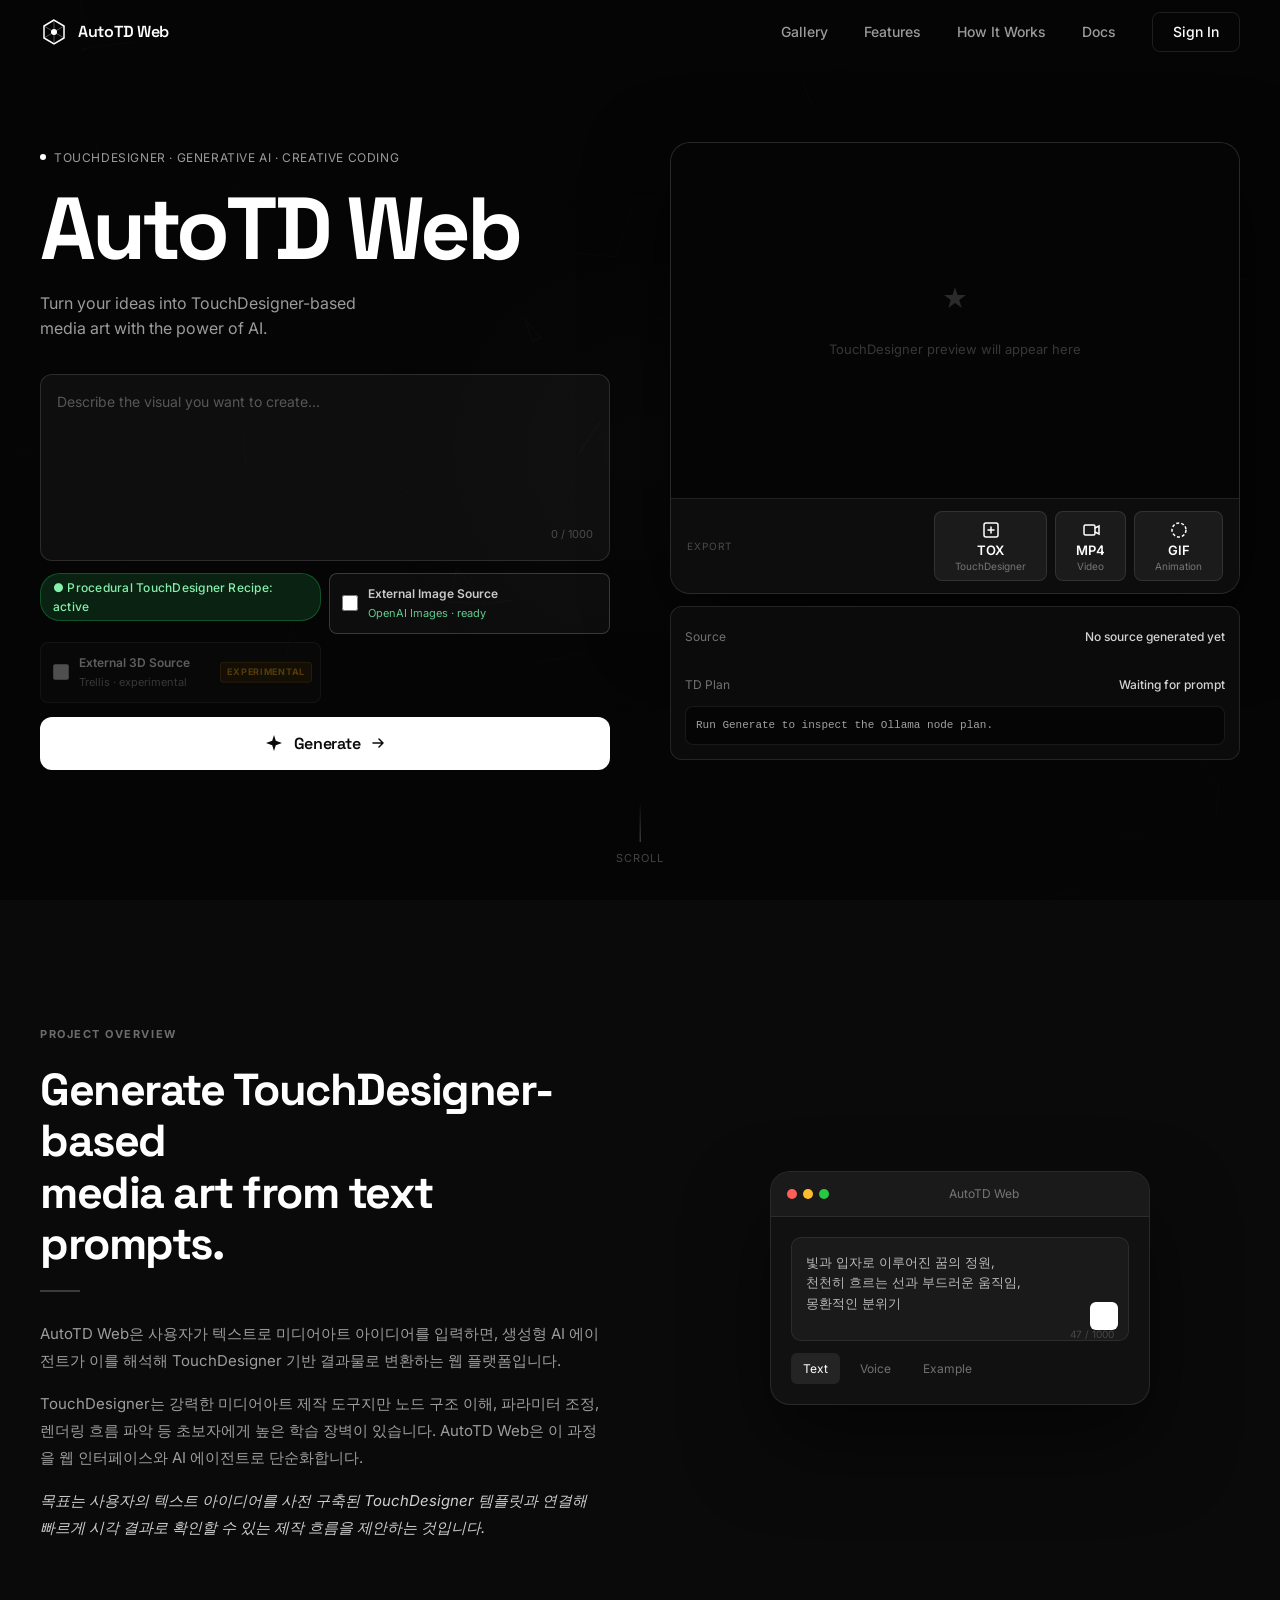
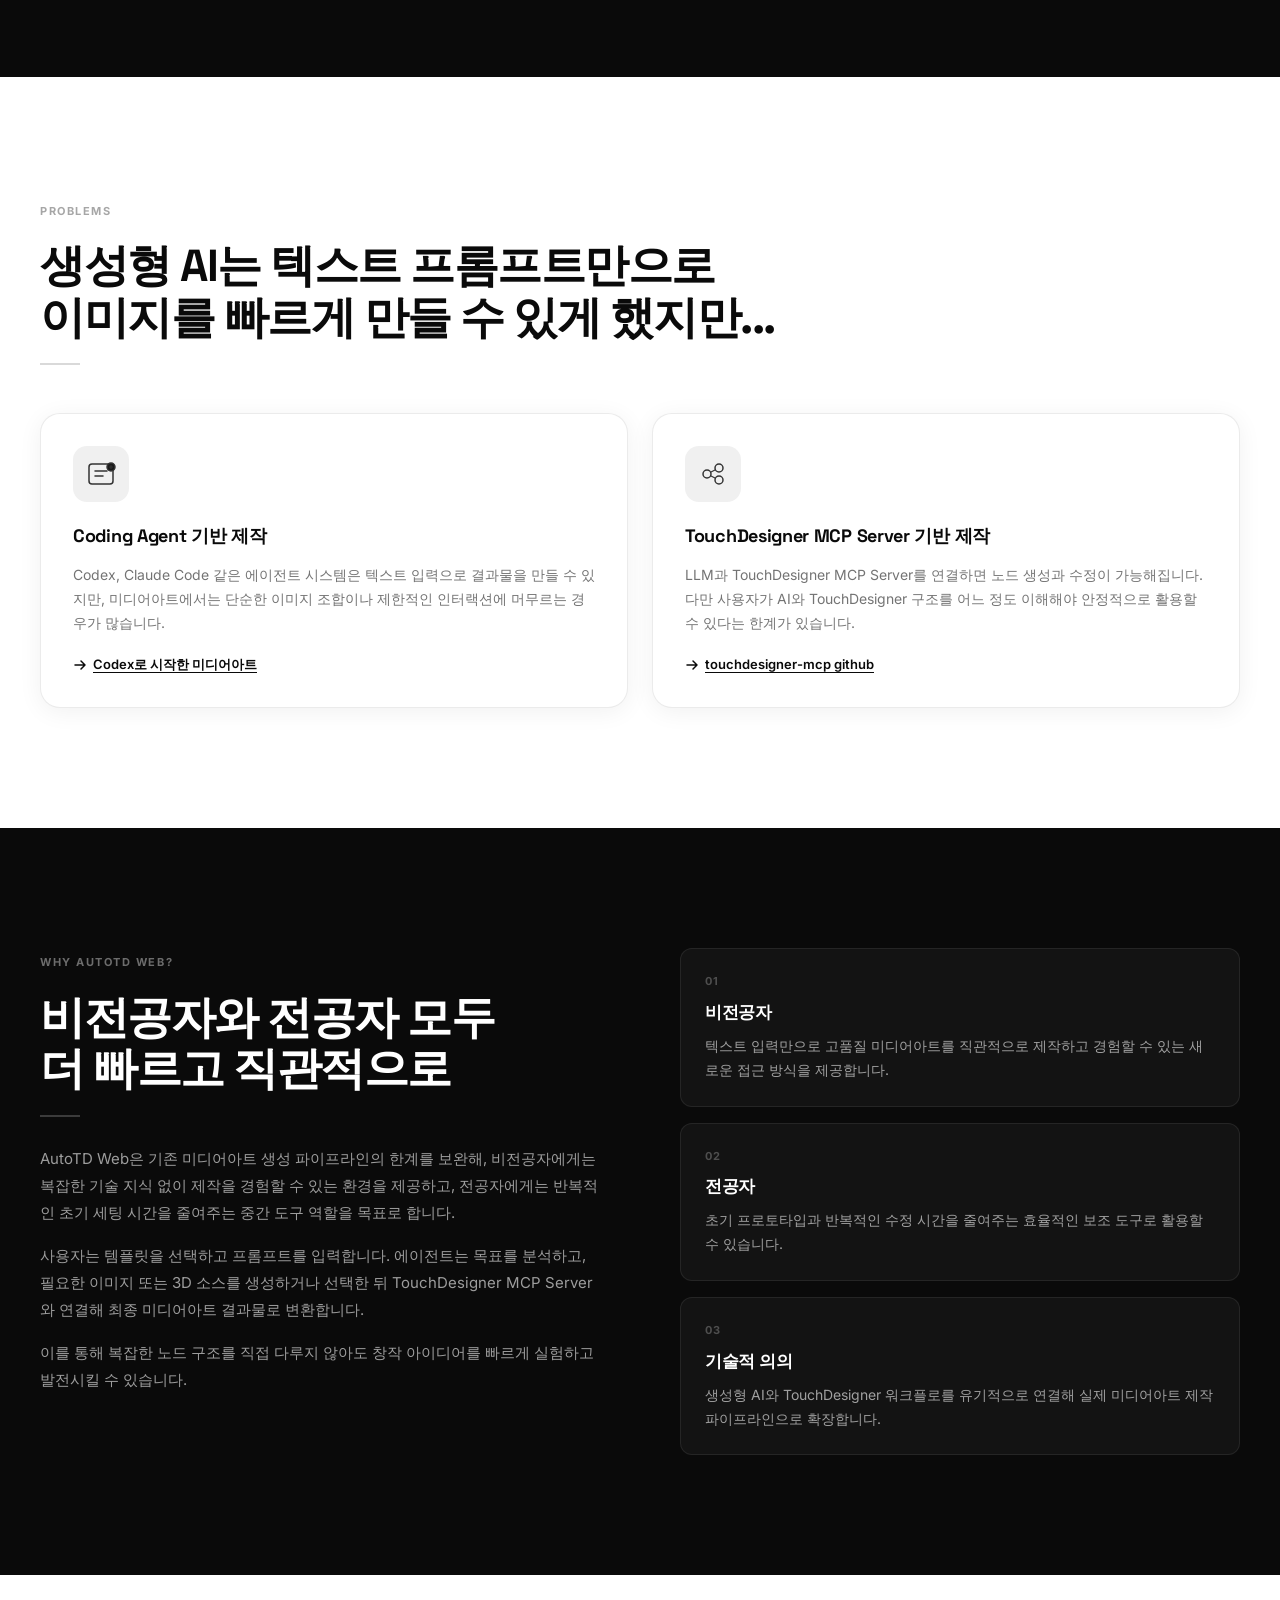
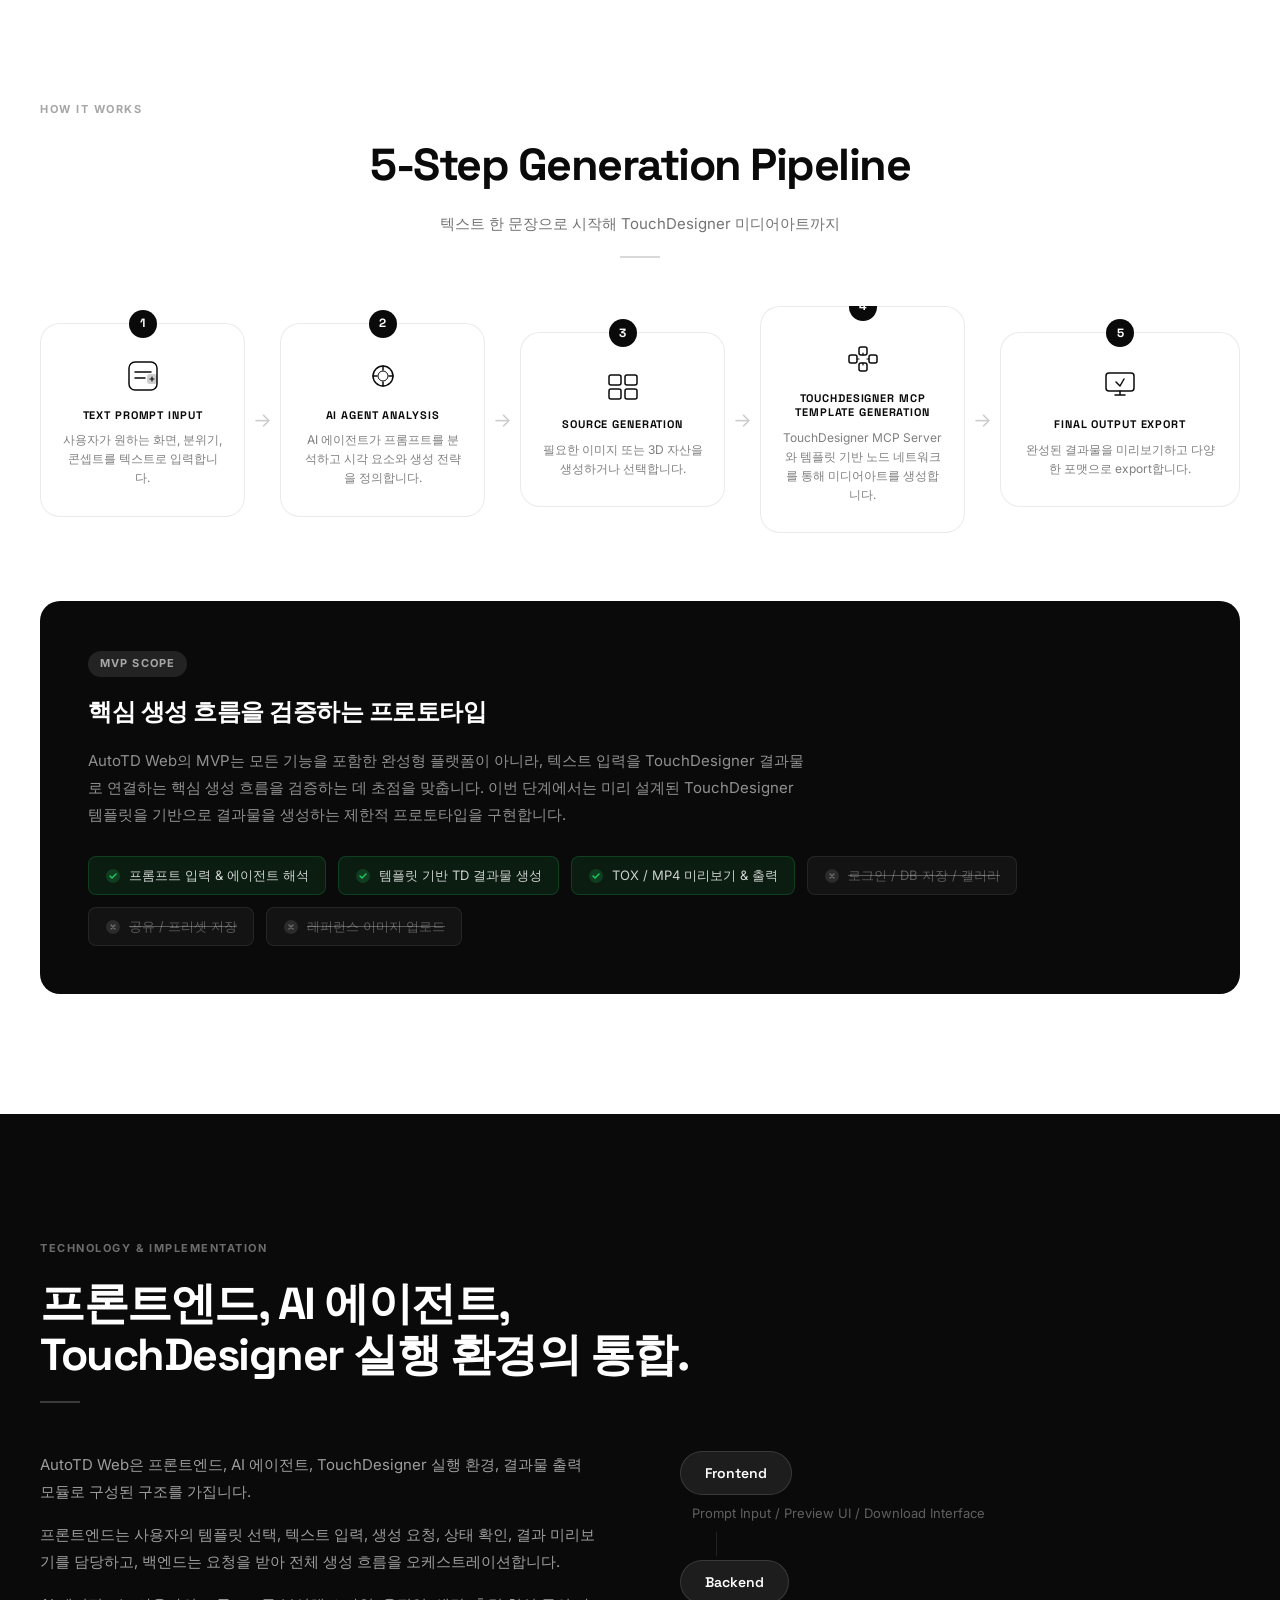
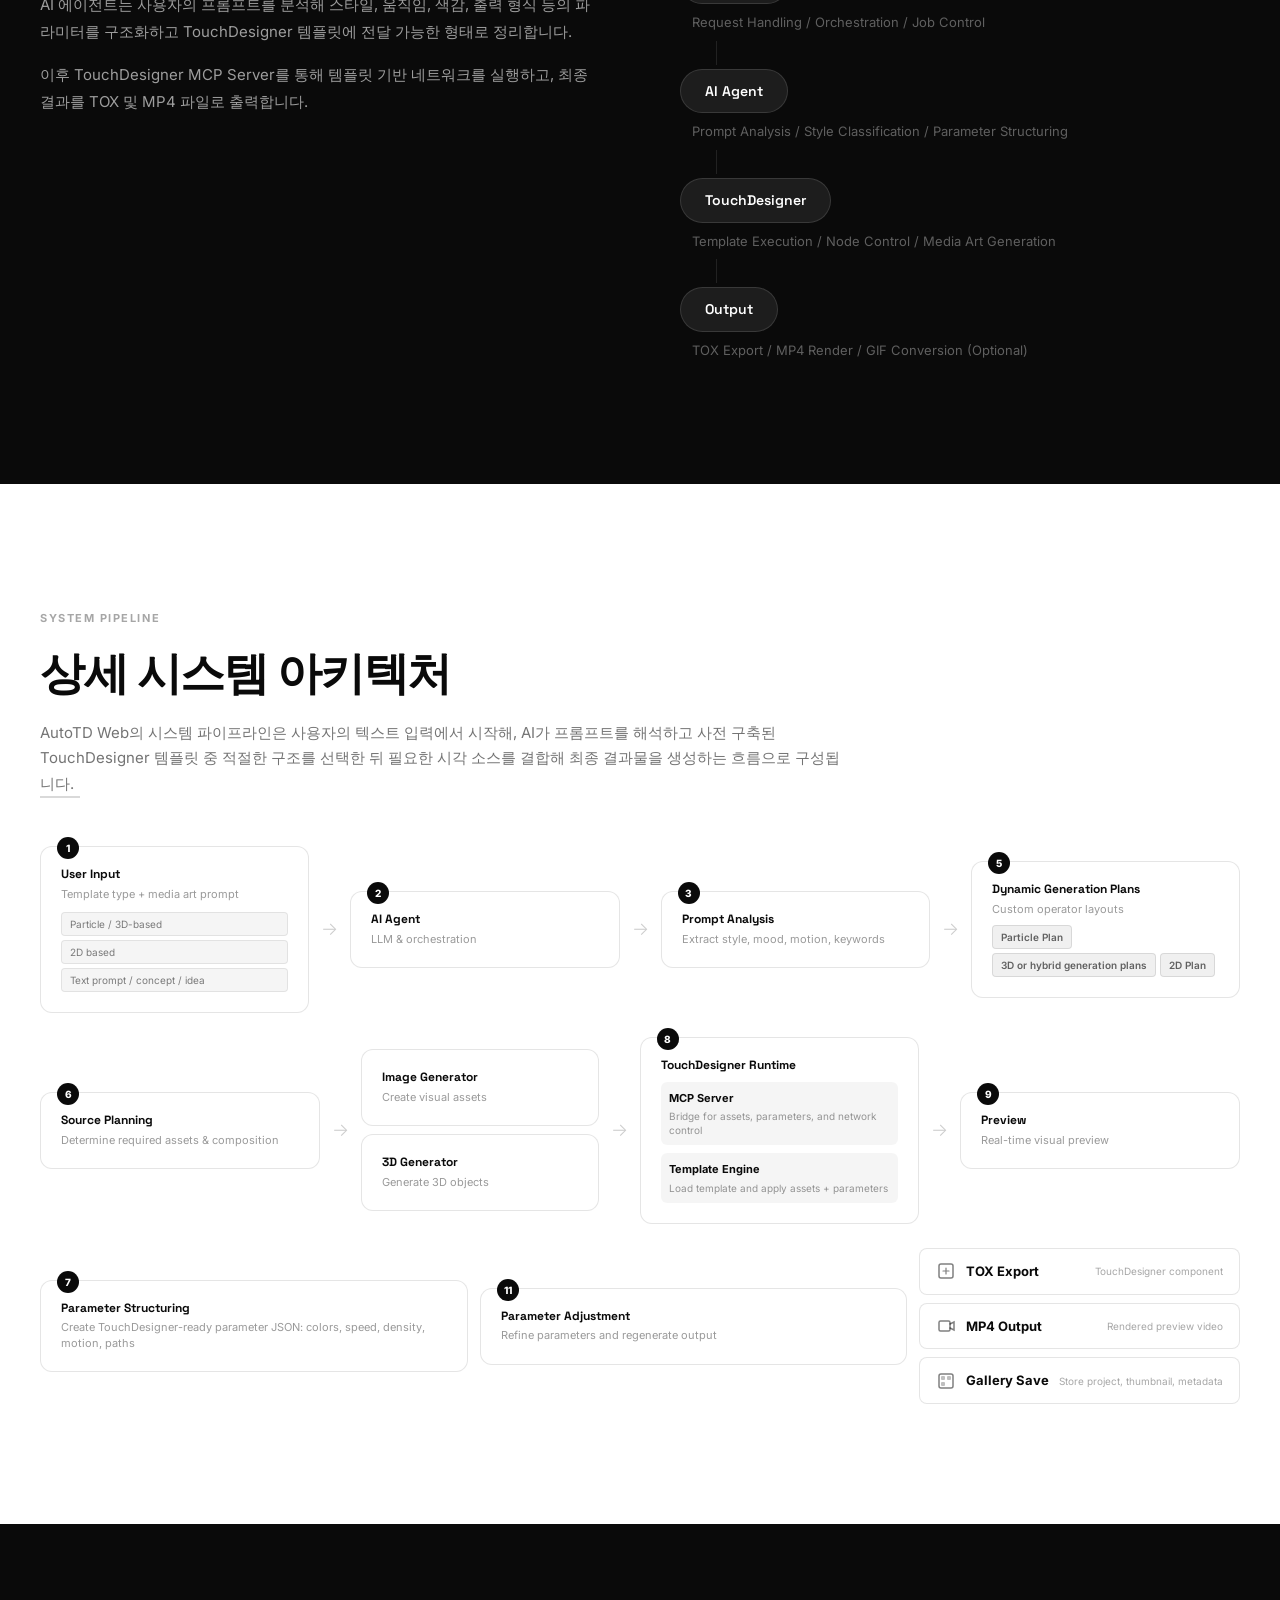
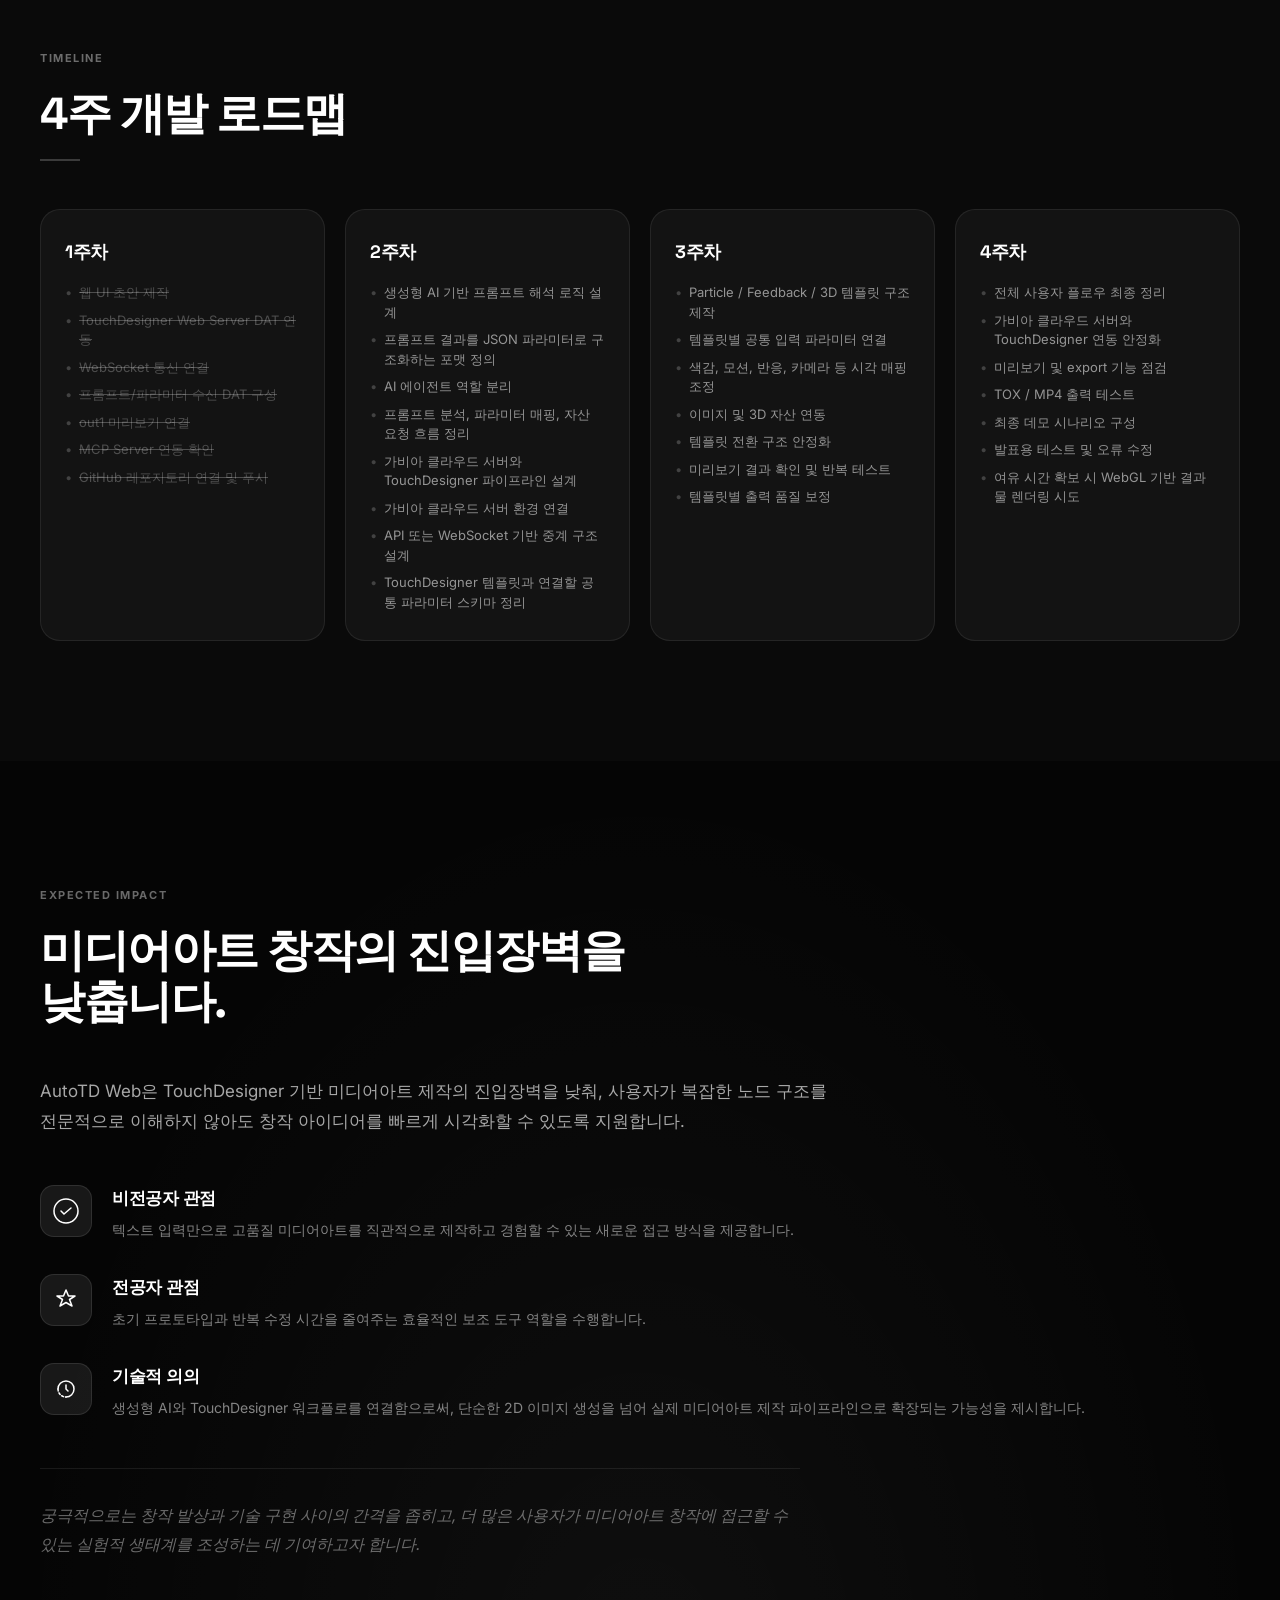
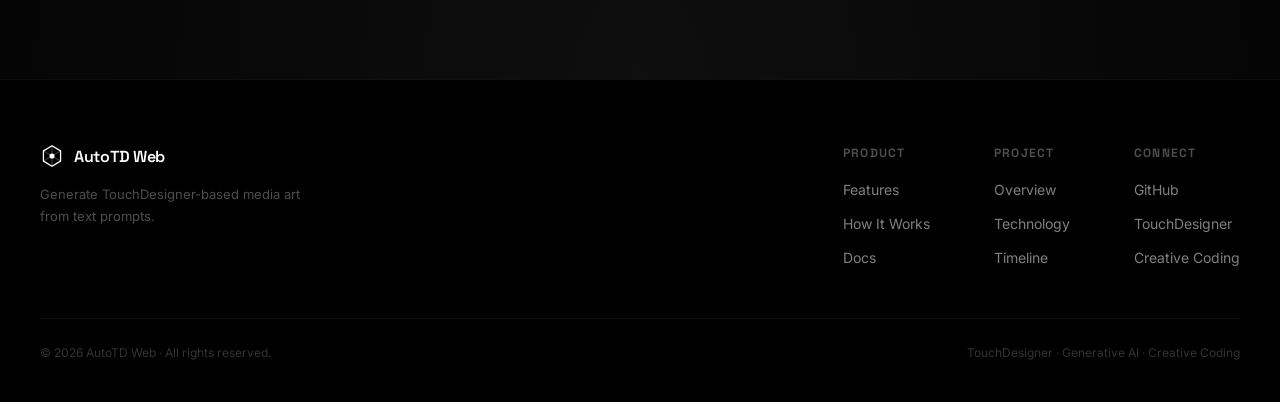
==== index.html @ a4b9ac64 "init" ====
<!DOCTYPE html>
<html lang="en">
<head>
  <meta charset="UTF-8" />
  <meta name="viewport" content="width=device-width, initial-scale=1.0" />
  <title>AutoTD Web - Turn Ideas Into TouchDesigner Media Art with AI</title>
  <meta name="description" content="AutoTD Web converts your text ideas into TouchDesigner-based media art automatically using generative AI. No coding required." />
  <link rel="preconnect" href="https://fonts.googleapis.com" />
  <link rel="preconnect" href="https://fonts.gstatic.com" crossorigin />
  <link href="https://fonts.googleapis.com/css2?family=Inter:wght@300;400;500;600;700;800;900&family=Space+Grotesk:wght@300;400;500;600;700&display=swap" rel="stylesheet" />
  <link rel="stylesheet" href="style.css" />
</head>
<body>

  <!-- NAVBAR -->
  <nav id="navbar" class="navbar">
    <div class="nav-inner">
      <a href="#" class="nav-logo">
        <svg width="28" height="28" viewBox="0 0 28 28" fill="none" xmlns="http://www.w3.org/2000/svg">
          <path d="M14 2L4 8V20L14 26L24 20V8L14 2Z" stroke="white" stroke-width="1.5" fill="none"/>
          <path d="M14 2L14 26M4 8L24 20M24 8L4 20" stroke="white" stroke-width="0.8" opacity="0.4"/>
          <circle cx="14" cy="14" r="3" fill="white"/>
        </svg>
        <span>AutoTD Web</span>
      </a>
      <div class="nav-links">
        <a href="#gallery" class="nav-link">Gallery</a>
        <a href="#features" class="nav-link">Features</a>
        <a href="#how-it-works" class="nav-link">How It Works</a>
        <a href="info.html" class="nav-link" target="_blank">Docs</a>
        <a href="#signin" class="btn-signin" id="nav-signin">Sign In</a>
      </div>
      <button class="nav-hamburger" id="hamburger" aria-label="Open menu">
        <span></span><span></span><span></span>
      </button>
    </div>
  </nav>

  <!-- Mobile Menu -->
  <div class="mobile-menu" id="mobile-menu">
    <a href="#gallery" class="mobile-link">Gallery</a>
    <a href="#features" class="mobile-link">Features</a>
    <a href="#how-it-works" class="mobile-link">How It Works</a>
    <a href="info.html" class="mobile-link" target="_blank">Docs</a>
    <a href="#signin" class="mobile-link sign">Sign In</a>
  </div>

  <section class="hero" id="hero">
    <canvas id="particle-canvas"></canvas>
    <div class="hero-grid">
      <!-- Left Panel -->
      <div class="hero-left">
        <div class="hero-badge">
          <span class="badge-dot"></span>
          TouchDesigner &middot; Generative AI &middot; Creative Coding
        </div>
        <h1 class="hero-title">AutoTD Web</h1>
        <p class="hero-subtitle">Turn your ideas into TouchDesigner-based<br/>media art with the power of AI.</p>

        <div class="prompt-box">
          <textarea
            id="prompt-input"
            class="prompt-textarea"
            placeholder="Describe the visual you want to create..."
            maxlength="1000"
          ></textarea>
          <div class="prompt-count"><span id="char-count">0</span> / 1000</div>
        </div>

        <div class="source-options" aria-label="Source generation options">
          <div class="source-status-row">
            <span class="source-badge active">● Procedural TouchDesigner Recipe: active</span>
          </div>
          <label class="source-check source-ready" title="Optional OpenAI image source generation">
            <input type="checkbox" id="source-generate-image" />
            <span>
              <strong>External Image Source</strong>
              <em>OpenAI Images · ready</em>
            </span>
          </label>
          <label class="source-check experimental" title="Experimental – not available in this MVP demo">
            <input type="checkbox" id="source-generate-3d" disabled />
            <span>
              <strong>External 3D Source</strong>
              <em>Trellis · experimental</em>
            </span>
          </label>
        </div>

        <button class="btn-generate" id="generate-btn">
          <svg width="20" height="20" viewBox="0 0 20 20" fill="none">
            <path d="M10 2L11.8 7.8L18 10L11.8 12.2L10 18L8.2 12.2L2 10L8.2 7.8L10 2Z" fill="currentColor"/>
          </svg>
          Generate
          <svg width="16" height="16" viewBox="0 0 16 16" fill="none">
            <path d="M3 8H13M13 8L9 4M13 8L9 12" stroke="currentColor" stroke-width="1.5" stroke-linecap="round"/>
          </svg>
        </button>

      </div>

      <!-- Right Panel: Preview -->
      <div class="hero-right">
        <div class="preview-panel">
          <div class="preview-inner" id="preview-inner">
            <img id="preview-image" alt="TouchDesigner preview" hidden />
            <canvas id="preview-canvas" hidden></canvas>
            <div class="preview-overlay" id="preview-overlay">
              <div class="preview-idle-msg">
                <svg width="40" height="40" viewBox="0 0 40 40" fill="none">
                  <path d="M20 5L22.5 13H31L24.25 18L26.75 26L20 21L13.25 26L15.75 18L9 13H17.5L20 5Z" fill="rgba(255,255,255,0.15)"/>
                </svg>
                <p>TouchDesigner preview will appear here</p>
              </div>
            </div>
          </div>
          <div class="export-bar">
            <span class="export-label">EXPORT</span>
            <button class="export-btn" id="export-tox">
              <svg width="20" height="20" viewBox="0 0 20 20" fill="none"><rect x="3" y="3" width="14" height="14" rx="2" stroke="currentColor" stroke-width="1.5"/><path d="M7 10H13M10 7V13" stroke="currentColor" stroke-width="1.5" stroke-linecap="round"/></svg>
              <span>TOX</span>
              <small>TouchDesigner</small>
            </button>
            <button class="export-btn" id="export-mp4">
              <svg width="20" height="20" viewBox="0 0 20 20" fill="none"><rect x="3" y="5" width="11" height="10" rx="1.5" stroke="currentColor" stroke-width="1.5"/><path d="M14 8L18 6V14L14 12" stroke="currentColor" stroke-width="1.5" stroke-linecap="round"/></svg>
              <span>MP4</span>
              <small>Video</small>
            </button>
            <button class="export-btn" id="export-gif">
              <svg width="20" height="20" viewBox="0 0 20 20" fill="none"><circle cx="10" cy="10" r="7" stroke="currentColor" stroke-width="1.5" stroke-dasharray="3 2"/></svg>
              <span>GIF</span>
              <small>Animation</small>
            </button>
          </div>
        </div>
        <div class="runtime-panel">
          <div class="runtime-row">
            <span>Source</span>
            <strong id="source-status">No source generated yet</strong>
          </div>
          <div class="source-list" id="source-list"></div>
          <div class="runtime-row">
            <span>TD Plan</span>
            <strong id="td-plan-status">Waiting for prompt</strong>
          </div>
          <pre class="td-plan-text" id="td-plan-text">Run Generate to inspect the Ollama node plan.</pre>
        </div>
      </div>
    </div>
    <!-- Scroll hint -->
    <div class="scroll-hint">
      <div class="scroll-line"></div>
      <span>Scroll</span>
    </div>
  </section>

  <!-- PROJECT OVERVIEW -->
  <section class="section section-dark" id="about">
    <div class="container">
      <div class="two-col">
        <div class="col-text">
          <div class="section-tag">Project Overview</div>
          <h2 class="section-title">Generate TouchDesigner-based<br/>media art from text prompts.</h2>
          <div class="divider"></div>
          <p class="section-body">
            AutoTD Web은 사용자가 텍스트로 미디어아트 아이디어를 입력하면, 생성형 AI 에이전트가 이를 해석해 TouchDesigner 기반 결과물로 변환하는 웹 플랫폼입니다.
          </p>
          <p class="section-body">
            TouchDesigner는 강력한 미디어아트 제작 도구지만 노드 구조 이해, 파라미터 조정, 렌더링 흐름 파악 등 초보자에게 높은 학습 장벽이 있습니다. AutoTD Web은 이 과정을 웹 인터페이스와 AI 에이전트로 단순화합니다.
          </p>
          <p class="section-body highlight-text">
            목표는 사용자의 텍스트 아이디어를 사전 구축된 TouchDesigner 템플릿과 연결해 빠르게 시각 결과로 확인할 수 있는 제작 흐름을 제안하는 것입니다.
          </p>
        </div>
        <div class="col-visual">
          <div class="mockup-card">
            <div class="mockup-bar">
              <span class="dot red"></span><span class="dot yellow"></span><span class="dot green"></span>
              <span class="mockup-title">AutoTD Web</span>
            </div>
            <div class="mockup-body">
              <div class="mockup-prompt-box">
                <p class="mockup-prompt-text">빛과 입자로 이루어진 꿈의 정원,<br/>천천히 흐르는 선과 부드러운 움직임,<br/>몽환적인 분위기</p>
                <span class="mockup-counter">47 / 1000</span>
                <button class="mockup-send">
                  <svg width="14" height="14" viewBox="0 0 14 14" fill="none"><path d="M2 7H12M12 7L8 3M12 7L8 11" stroke="white" stroke-width="1.5" stroke-linecap="round"/></svg>
                </button>
              </div>
              <div class="mockup-tabs">
                <span class="mockup-tab active">Text</span>
                <span class="mockup-tab">Voice</span>
                <span class="mockup-tab">Example</span>
              </div>
            </div>
          </div>
        </div>
      </div>
    </div>
  </section>

  <!-- PROBLEMS -->
  <section class="section section-light" id="problems">
    <div class="container">
      <div class="section-tag dark">Problems</div>
      <h2 class="section-title dark">생성형 AI는 텍스트 프롬프트만으로<br/>이미지를 빠르게 만들 수 있게 했지만...</h2>
      <div class="divider dark"></div>
      <div class="problem-grid">
        <div class="problem-card">
          <div class="problem-icon">
            <svg width="32" height="32" viewBox="0 0 32 32" fill="none"><rect x="4" y="6" width="24" height="20" rx="3" stroke="currentColor" stroke-width="1.5"/><path d="M10 13H22M10 18H18" stroke="currentColor" stroke-width="1.5" stroke-linecap="round"/><circle cx="26" cy="9" r="4" fill="#1a1a1a" stroke="currentColor" stroke-width="1.5"/><path d="M24.5 9H27.5M26 7.5V10.5" stroke="currentColor" stroke-width="1.2" stroke-linecap="round"/></svg>
          </div>
          <h3 class="problem-title">Coding Agent 기반 제작</h3>
          <p class="problem-desc">Codex, Claude Code 같은 에이전트 시스템은 텍스트 입력으로 결과물을 만들 수 있지만, 미디어아트에서는 단순한 이미지 조합이나 제한적인 인터랙션에 머무르는 경우가 많습니다.</p>
          <div class="problem-link">
            <svg width="14" height="14" viewBox="0 0 14 14" fill="none"><path d="M2 7H12M12 7L8 3M12 7L8 11" stroke="currentColor" stroke-width="1.5" stroke-linecap="round"/></svg>
            Codex로 시작한 미디어아트
          </div>
        </div>
        <div class="problem-card">
          <div class="problem-icon">
            <svg width="32" height="32" viewBox="0 0 32 32" fill="none"><circle cx="10" cy="16" r="4" stroke="currentColor" stroke-width="1.5"/><circle cx="22" cy="10" r="4" stroke="currentColor" stroke-width="1.5"/><circle cx="22" cy="22" r="4" stroke="currentColor" stroke-width="1.5"/><path d="M14 14L18 12M14 18L18 20" stroke="currentColor" stroke-width="1.2" stroke-linecap="round"/></svg>
          </div>
          <h3 class="problem-title">TouchDesigner MCP Server 기반 제작</h3>
          <p class="problem-desc">LLM과 TouchDesigner MCP Server를 연결하면 노드 생성과 수정이 가능해집니다. 다만 사용자가 AI와 TouchDesigner 구조를 어느 정도 이해해야 안정적으로 활용할 수 있다는 한계가 있습니다.</p>
          <div class="problem-link">
            <svg width="14" height="14" viewBox="0 0 14 14" fill="none"><path d="M2 7H12M12 7L8 3M12 7L8 11" stroke="currentColor" stroke-width="1.5" stroke-linecap="round"/></svg>
            touchdesigner-mcp github
          </div>
        </div>
      </div>
    </div>
  </section>

  <!-- WHY AUTOTD -->
  <section class="section section-dark" id="features">
    <div class="container">
      <div class="why-grid">
        <div class="why-left">
          <div class="section-tag">Why AutoTD Web?</div>
          <h2 class="section-title">비전공자와 전공자 모두<br/>더 빠르고 직관적으로</h2>
          <div class="divider"></div>
          <p class="section-body">
            AutoTD Web은 기존 미디어아트 생성 파이프라인의 한계를 보완해, 비전공자에게는 복잡한 기술 지식 없이 제작을 경험할 수 있는 환경을 제공하고, 전공자에게는 반복적인 초기 세팅 시간을 줄여주는 중간 도구 역할을 목표로 합니다.
          </p>
          <p class="section-body">
            사용자는 템플릿을 선택하고 프롬프트를 입력합니다. 에이전트는 목표를 분석하고, 필요한 이미지 또는 3D 소스를 생성하거나 선택한 뒤 TouchDesigner MCP Server와 연결해 최종 미디어아트 결과물로 변환합니다.
          </p>
          <p class="section-body">
            이를 통해 복잡한 노드 구조를 직접 다루지 않아도 창작 아이디어를 빠르게 실험하고 발전시킬 수 있습니다.
          </p>
        </div>
        <div class="why-right">
          <div class="feature-cards">
            <div class="feature-card">
              <div class="feature-num">01</div>
              <h4>비전공자</h4>
              <p>텍스트 입력만으로 고품질 미디어아트를 직관적으로 제작하고 경험할 수 있는 새로운 접근 방식을 제공합니다.</p>
            </div>
            <div class="feature-card">
              <div class="feature-num">02</div>
              <h4>전공자</h4>
              <p>초기 프로토타입과 반복적인 수정 시간을 줄여주는 효율적인 보조 도구로 활용할 수 있습니다.</p>
            </div>
            <div class="feature-card">
              <div class="feature-num">03</div>
              <h4>기술적 의의</h4>
              <p>생성형 AI와 TouchDesigner 워크플로를 유기적으로 연결해 실제 미디어아트 제작 파이프라인으로 확장합니다.</p>
            </div>
          </div>
        </div>
      </div>
    </div>
  </section>

  <!-- HOW IT WORKS -->
  <section class="section section-light" id="how-it-works">
    <div class="container">
      <div class="section-tag dark">How It Works</div>
      <h2 class="section-title dark center">5-Step Generation Pipeline</h2>
      <p class="section-sub dark center">텍스트 한 문장으로 시작해 TouchDesigner 미디어아트까지</p>
      <div class="divider dark center"></div>
      <div class="pipeline-steps">
        <div class="pipeline-step" data-step="1">
          <div class="step-card">
            <div class="step-num">1</div>
            <div class="step-icon">
              <svg width="36" height="36" viewBox="0 0 36 36" fill="none"><rect x="4" y="4" width="28" height="28" rx="6" stroke="currentColor" stroke-width="1.5"/><path d="M10 14H26M10 20H20" stroke="currentColor" stroke-width="1.5" stroke-linecap="round"/><rect x="22" y="16" width="10" height="10" rx="3" fill="currentColor" opacity="0.2"/><path d="M25 21H29M27 19V23" stroke="currentColor" stroke-width="1.2" stroke-linecap="round"/></svg>
            </div>
            <h3>TEXT PROMPT INPUT</h3>
            <p>사용자가 원하는 화면, 분위기, 콘셉트를 텍스트로 입력합니다.</p>
          </div>
          <div class="step-arrow">→</div>
        </div>
        <div class="pipeline-step" data-step="2">
          <div class="step-card">
            <div class="step-num">2</div>
            <div class="step-icon">
              <svg width="36" height="36" viewBox="0 0 36 36" fill="none"><circle cx="18" cy="18" r="10" stroke="currentColor" stroke-width="1.5"/><circle cx="18" cy="18" r="5" stroke="currentColor" stroke-width="1"/><path d="M18 8V12M18 24V28M8 18H12M24 18H28" stroke="currentColor" stroke-width="1.5" stroke-linecap="round"/></svg>
            </div>
            <h3>AI AGENT ANALYSIS</h3>
            <p>AI 에이전트가 프롬프트를 분석하고 시각 요소와 생성 전략을 정의합니다.</p>
          </div>
          <div class="step-arrow">→</div>
        </div>
        <div class="pipeline-step" data-step="3">
          <div class="step-card">
            <div class="step-num">3</div>
            <div class="step-icon">
              <svg width="36" height="36" viewBox="0 0 36 36" fill="none"><rect x="4" y="8" width="12" height="10" rx="2" stroke="currentColor" stroke-width="1.5"/><rect x="20" y="8" width="12" height="10" rx="2" stroke="currentColor" stroke-width="1.5"/><rect x="4" y="22" width="12" height="10" rx="2" stroke="currentColor" stroke-width="1.5"/><rect x="20" y="22" width="12" height="10" rx="2" stroke="currentColor" stroke-width="1.5"/></svg>
            </div>
            <h3>SOURCE GENERATION</h3>
            <p>필요한 이미지 또는 3D 자산을 생성하거나 선택합니다.</p>
          </div>
          <div class="step-arrow">→</div>
        </div>
        <div class="pipeline-step" data-step="4">
          <div class="step-card">
            <div class="step-num">4</div>
            <div class="step-icon">
              <svg width="36" height="36" viewBox="0 0 36 36" fill="none"><rect x="4" y="14" width="8" height="8" rx="2" stroke="currentColor" stroke-width="1.5"/><rect x="24" y="14" width="8" height="8" rx="2" stroke="currentColor" stroke-width="1.5"/><rect x="14" y="6" width="8" height="8" rx="2" stroke="currentColor" stroke-width="1.5"/><rect x="14" y="22" width="8" height="8" rx="2" stroke="currentColor" stroke-width="1.5"/><path d="M12 18H14M22 18H24M18 14V12M18 22V24" stroke="currentColor" stroke-width="1.2" stroke-linecap="round"/></svg>
            </div>
            <h3>TOUCHDESIGNER MCP<br/>TEMPLATE GENERATION</h3>
            <p>TouchDesigner MCP Server와 템플릿 기반 노드 네트워크를 통해 미디어아트를 생성합니다.</p>
          </div>
          <div class="step-arrow">→</div>
        </div>
        <div class="pipeline-step last" data-step="5">
          <div class="step-card">
            <div class="step-num">5</div>
            <div class="step-icon">
              <svg width="36" height="36" viewBox="0 0 36 36" fill="none"><rect x="4" y="6" width="28" height="18" rx="3" stroke="currentColor" stroke-width="1.5"/><path d="M13 28H23M18 24V28" stroke="currentColor" stroke-width="1.5" stroke-linecap="round"/><path d="M14 15L18 19L22 12" stroke="currentColor" stroke-width="1.5" stroke-linecap="round" stroke-linejoin="round"/></svg>
            </div>
            <h3>FINAL OUTPUT EXPORT</h3>
            <p>완성된 결과물을 미리보기하고 다양한 포맷으로 export합니다.</p>
          </div>
        </div>
      </div>

      <!-- MVP Scope -->
      <div class="mvp-box">
        <div class="mvp-tag">MVP Scope</div>
        <h3>핵심 생성 흐름을 검증하는 프로토타입</h3>
        <p>AutoTD Web의 MVP는 모든 기능을 포함한 완성형 플랫폼이 아니라, 텍스트 입력을 TouchDesigner 결과물로 연결하는 핵심 생성 흐름을 검증하는 데 초점을 맞춥니다. 이번 단계에서는 미리 설계된 TouchDesigner 템플릿을 기반으로 결과물을 생성하는 제한적 프로토타입을 구현합니다.</p>
        <div class="mvp-features">
          <div class="mvp-feature included">
            <svg width="16" height="16" viewBox="0 0 16 16" fill="none"><circle cx="8" cy="8" r="7" fill="#22c55e" opacity="0.2"/><path d="M5 8L7 10L11 6" stroke="#22c55e" stroke-width="1.5" stroke-linecap="round"/></svg>
            프롬프트 입력 & 에이전트 해석
          </div>
          <div class="mvp-feature included">
            <svg width="16" height="16" viewBox="0 0 16 16" fill="none"><circle cx="8" cy="8" r="7" fill="#22c55e" opacity="0.2"/><path d="M5 8L7 10L11 6" stroke="#22c55e" stroke-width="1.5" stroke-linecap="round"/></svg>
            템플릿 기반 TD 결과물 생성
          </div>
          <div class="mvp-feature included">
            <svg width="16" height="16" viewBox="0 0 16 16" fill="none"><circle cx="8" cy="8" r="7" fill="#22c55e" opacity="0.2"/><path d="M5 8L7 10L11 6" stroke="#22c55e" stroke-width="1.5" stroke-linecap="round"/></svg>
            TOX / MP4 미리보기 & 출력
          </div>
          <div class="mvp-feature excluded">
            <svg width="16" height="16" viewBox="0 0 16 16" fill="none"><circle cx="8" cy="8" r="7" fill="rgba(255,255,255,0.1)"/><path d="M6 6L10 10M10 6L6 10" stroke="rgba(255,255,255,0.3)" stroke-width="1.5" stroke-linecap="round"/></svg>
            로그인 / DB 저장 / 갤러리
          </div>
          <div class="mvp-feature excluded">
            <svg width="16" height="16" viewBox="0 0 16 16" fill="none"><circle cx="8" cy="8" r="7" fill="rgba(255,255,255,0.1)"/><path d="M6 6L10 10M10 6L6 10" stroke="rgba(255,255,255,0.3)" stroke-width="1.5" stroke-linecap="round"/></svg>
            공유 / 프리셋 저장
          </div>
          <div class="mvp-feature excluded">
            <svg width="16" height="16" viewBox="0 0 16 16" fill="none"><circle cx="8" cy="8" r="7" fill="rgba(255,255,255,0.1)"/><path d="M6 6L10 10M10 6L6 10" stroke="rgba(255,255,255,0.3)" stroke-width="1.5" stroke-linecap="round"/></svg>
            레퍼런스 이미지 업로드
          </div>
        </div>
      </div>
    </div>
  </section>

  <!-- TECHNOLOGY -->
  <section class="section section-dark" id="tech">
    <div class="container">
      <div class="section-tag">Technology & Implementation</div>
      <h2 class="section-title">프론트엔드, AI 에이전트,<br/>TouchDesigner 실행 환경의 통합.</h2>
      <div class="divider"></div>
      <div class="tech-grid">
        <div class="tech-desc">
          <p>AutoTD Web은 프론트엔드, AI 에이전트, TouchDesigner 실행 환경, 결과물 출력 모듈로 구성된 구조를 가집니다.</p>
          <p>프론트엔드는 사용자의 템플릿 선택, 텍스트 입력, 생성 요청, 상태 확인, 결과 미리보기를 담당하고, 백엔드는 요청을 받아 전체 생성 흐름을 오케스트레이션합니다.</p>
          <p>AI 에이전트는 사용자의 프롬프트를 분석해 스타일, 움직임, 색감, 출력 형식 등의 파라미터를 구조화하고 TouchDesigner 템플릿에 전달 가능한 형태로 정리합니다.</p>
          <p>이후 TouchDesigner MCP Server를 통해 템플릿 기반 네트워크를 실행하고, 최종 결과를 TOX 및 MP4 파일로 출력합니다.</p>
        </div>
        <div class="tech-stack">
          <div class="tech-layer">
            <div class="layer-pill">Frontend</div>
            <p class="layer-desc">Prompt Input / Preview UI / Download Interface</p>
          </div>
          <div class="layer-connector"></div>
          <div class="tech-layer">
            <div class="layer-pill">Backend</div>
            <p class="layer-desc">Request Handling / Orchestration / Job Control</p>
          </div>
          <div class="layer-connector"></div>
          <div class="tech-layer">
            <div class="layer-pill">AI Agent</div>
            <p class="layer-desc">Prompt Analysis / Style Classification / Parameter Structuring</p>
          </div>
          <div class="layer-connector"></div>
          <div class="tech-layer">
            <div class="layer-pill">TouchDesigner</div>
            <p class="layer-desc">Template Execution / Node Control / Media Art Generation</p>
          </div>
          <div class="layer-connector"></div>
          <div class="tech-layer">
            <div class="layer-pill">Output</div>
            <p class="layer-desc">TOX Export / MP4 Render / GIF Conversion (Optional)</p>
          </div>
        </div>
      </div>
    </div>
  </section>

  <!-- SYSTEM PIPELINE -->
  <section class="section section-light" id="pipeline">
    <div class="container">
      <div class="section-tag dark">System Pipeline</div>
      <h2 class="section-title dark">상세 시스템 아키텍처</h2>
      <p class="section-sub dark">AutoTD Web의 시스템 파이프라인은 사용자의 텍스트 입력에서 시작해, AI가 프롬프트를 해석하고 사전 구축된 TouchDesigner 템플릿 중 적절한 구조를 선택한 뒤 필요한 시각 소스를 결합해 최종 결과물을 생성하는 흐름으로 구성됩니다.</p>
      <div class="divider dark"></div>
      <div class="sys-pipeline">
        <div class="sys-row top">
          <div class="sys-node input">
            <div class="sys-node-num">1</div>
            <p class="sys-node-title">User Input</p>
            <p class="sys-node-sub">Template type + media art prompt</p>
            <div class="sys-chips">
              <span class="sys-chip">Particle / 3D-based</span>
              <span class="sys-chip">2D based</span>
              <span class="sys-chip">Text prompt / concept / idea</span>
            </div>
          </div>
          <div class="sys-arrow">→</div>
          <div class="sys-node agent">
            <div class="sys-node-num">2</div>
            <p class="sys-node-title">AI Agent</p>
            <p class="sys-node-sub">LLM & orchestration</p>
          </div>
          <div class="sys-arrow">→</div>
          <div class="sys-node analysis">
            <div class="sys-node-num">3</div>
            <p class="sys-node-title">Prompt Analysis</p>
            <p class="sys-node-sub">Extract style, mood, motion, keywords</p>
          </div>
          <div class="sys-arrow diagonal">→</div>
          <div class="sys-node templates">
            <div class="sys-node-num">5</div>
            <p class="sys-node-title">Dynamic Generation Plans</p>
            <p class="sys-node-sub">Custom operator layouts</p>
            <div class="template-chips">
              <span class="tmpl-chip">Particle Plan</span>
              <span class="tmpl-chip">3D or hybrid generation plans</span>
              <span class="tmpl-chip">2D Plan</span>
            </div>
          </div>
        </div>

        <div class="sys-mid-row">
          <div class="sys-node source">
            <div class="sys-node-num">6</div>
            <p class="sys-node-title">Source Planning</p>
            <p class="sys-node-sub">Determine required assets & composition</p>
          </div>
          <div class="sys-arrow">→</div>
          <div class="sys-col-gen">
            <div class="sys-node gen-img">
              <p class="sys-node-title">Image Generator</p>
              <p class="sys-node-sub">Create visual assets</p>
            </div>
            <div class="sys-node gen-3d">
              <p class="sys-node-title">3D Generator</p>
              <p class="sys-node-sub">Generate 3D objects</p>
            </div>
          </div>
          <div class="sys-arrow">→</div>
          <div class="sys-node td-runtime">
            <div class="sys-node-num">8</div>
            <p class="sys-node-title">TouchDesigner Runtime</p>
            <div class="td-sub-nodes">
              <div class="td-sub">
                <p class="td-sub-title">MCP Server</p>
                <p class="td-sub-desc">Bridge for assets, parameters, and network control</p>
              </div>
              <div class="td-sub">
                <p class="td-sub-title">Template Engine</p>
                <p class="td-sub-desc">Load template and apply assets + parameters</p>
              </div>
            </div>
          </div>
          <div class="sys-arrow">→</div>
          <div class="sys-node preview">
            <div class="sys-node-num">9</div>
            <p class="sys-node-title">Preview</p>
            <p class="sys-node-sub">Real-time visual preview</p>
          </div>
        </div>

        <div class="sys-bottom-row">
          <div class="sys-node param">
            <div class="sys-node-num">7</div>
            <p class="sys-node-title">Parameter Structuring</p>
            <p class="sys-node-sub">Create TouchDesigner-ready parameter JSON: colors, speed, density, motion, paths</p>
          </div>
          <div class="sys-node adj">
            <div class="sys-node-num">11</div>
            <p class="sys-node-title">Parameter Adjustment</p>
            <p class="sys-node-sub">Refine parameters and regenerate output</p>
          </div>
          <div class="sys-outputs">
            <div class="sys-out tox">
              <svg width="20" height="20" viewBox="0 0 20 20" fill="none"><rect x="3" y="3" width="14" height="14" rx="2" stroke="currentColor" stroke-width="1.5"/><path d="M7 10H13M10 7V13" stroke="currentColor" stroke-width="1.2" stroke-linecap="round"/></svg>
              <span>TOX Export</span>
              <small>TouchDesigner component</small>
            </div>
            <div class="sys-out mp4">
              <svg width="20" height="20" viewBox="0 0 20 20" fill="none"><rect x="3" y="5" width="11" height="10" rx="1.5" stroke="currentColor" stroke-width="1.5"/><path d="M14 8L18 6V14L14 12" stroke="currentColor" stroke-width="1.5" stroke-linecap="round"/></svg>
              <span>MP4 Output</span>
              <small>Rendered preview video</small>
            </div>
            <div class="sys-out gallery">
              <svg width="20" height="20" viewBox="0 0 20 20" fill="none"><rect x="3" y="3" width="14" height="14" rx="2" stroke="currentColor" stroke-width="1.5"/><rect x="5" y="5" width="4" height="4" rx="1" fill="currentColor" opacity="0.5"/><rect x="11" y="5" width="4" height="4" rx="1" fill="currentColor" opacity="0.5"/><rect x="5" y="11" width="4" height="4" rx="1" fill="currentColor" opacity="0.5"/></svg>
              <span>Gallery Save</span>
              <small>Store project, thumbnail, metadata</small>
            </div>
          </div>
        </div>
      </div>
    </div>
  </section>

  <!-- TIMELINE -->
  <section class="section section-dark" id="timeline">
    <div class="container">
      <div class="section-tag">Timeline</div>
      <h2 class="section-title">4주 개발 로드맵</h2>
      <div class="divider"></div>
      <div class="timeline-grid">
        <div class="week-card week1">
          <div class="week-label">1주차</div>
          <ul>
            <li class="done">웹 UI 초안 제작</li>
            <li class="done">TouchDesigner Web Server DAT 연동</li>
            <li class="done">WebSocket 통신 연결</li>
            <li class="done">프롬프트/파라미터 수신 DAT 구성</li>
            <li class="done">out1 미리보기 연결</li>
            <li class="done">MCP Server 연동 확인</li>
            <li class="done">GitHub 레포지토리 연결 및 푸시</li>
          </ul>
        </div>
        <div class="week-card week2">
          <div class="week-label">2주차</div>
          <ul>
            <li>생성형 AI 기반 프롬프트 해석 로직 설계</li>
            <li>프롬프트 결과를 JSON 파라미터로 구조화하는 포맷 정의</li>
            <li>AI 에이전트 역할 분리</li>
            <li>프롬프트 분석, 파라미터 매핑, 자산 요청 흐름 정리</li>
            <li>가비아 클라우드 서버와 TouchDesigner 파이프라인 설계</li>
            <li>가비아 클라우드 서버 환경 연결</li>
            <li>API 또는 WebSocket 기반 중계 구조 설계</li>
            <li>TouchDesigner 템플릿과 연결할 공통 파라미터 스키마 정리</li>
          </ul>
        </div>
        <div class="week-card week3">
          <div class="week-label">3주차</div>
          <ul>
            <li>Particle / Feedback / 3D 템플릿 구조 제작</li>
            <li>템플릿별 공통 입력 파라미터 연결</li>
            <li>색감, 모션, 반응, 카메라 등 시각 매핑 조정</li>
            <li>이미지 및 3D 자산 연동</li>
            <li>템플릿 전환 구조 안정화</li>
            <li>미리보기 결과 확인 및 반복 테스트</li>
            <li>템플릿별 출력 품질 보정</li>
          </ul>
        </div>
        <div class="week-card week4">
          <div class="week-label">4주차</div>
          <ul>
            <li>전체 사용자 플로우 최종 정리</li>
            <li>가비아 클라우드 서버와 TouchDesigner 연동 안정화</li>
            <li>미리보기 및 export 기능 점검</li>
            <li>TOX / MP4 출력 테스트</li>
            <li>최종 데모 시나리오 구성</li>
            <li>발표용 테스트 및 오류 수정</li>
            <li>여유 시간 확보 시 WebGL 기반 결과물 렌더링 시도</li>
          </ul>
        </div>
      </div>
    </div>
  </section>

  <!-- EXPECTED IMPACT -->
  <section class="section impact-section" id="impact">
    <div class="impact-bg"></div>
    <div class="container">
      <div class="section-tag">Expected Impact</div>
      <h2 class="section-title impact-title">미디어아트 창작의 진입장벽을<br/>낮춥니다.</h2>
      <div class="impact-content">
        <p class="impact-desc">
          AutoTD Web은 TouchDesigner 기반 미디어아트 제작의 진입장벽을 낮춰, 사용자가 복잡한 노드 구조를 전문적으로 이해하지 않아도 창작 아이디어를 빠르게 시각화할 수 있도록 지원합니다.
        </p>
        <div class="impact-points">
          <div class="impact-point">
            <div class="impact-icon">
              <svg width="28" height="28" viewBox="0 0 28 28" fill="none"><circle cx="14" cy="14" r="12" stroke="white" stroke-width="1.5"/><path d="M9 14L12 17L19 11" stroke="white" stroke-width="1.5" stroke-linecap="round"/></svg>
            </div>
            <div>
              <h4>비전공자 관점</h4>
              <p>텍스트 입력만으로 고품질 미디어아트를 직관적으로 제작하고 경험할 수 있는 새로운 접근 방식을 제공합니다.</p>
            </div>
          </div>
          <div class="impact-point">
            <div class="impact-icon">
              <svg width="28" height="28" viewBox="0 0 28 28" fill="none"><path d="M14 4L16.5 10H23L17.5 13.5L20 20L14 16.5L8 20L10.5 13.5L5 10H11.5L14 4Z" stroke="white" stroke-width="1.5" stroke-linejoin="round"/></svg>
            </div>
            <div>
              <h4>전공자 관점</h4>
              <p>초기 프로토타입과 반복 수정 시간을 줄여주는 효율적인 보조 도구 역할을 수행합니다.</p>
            </div>
          </div>
          <div class="impact-point">
            <div class="impact-icon">
              <svg width="28" height="28" viewBox="0 0 28 28" fill="none"><path d="M6 14C6 9.58 9.58 6 14 6C18.42 6 22 9.58 22 14C22 18.42 18.42 22 14 22" stroke="white" stroke-width="1.5" stroke-linecap="round"/><path d="M6 14C6 18.42 9.58 22 14 22" stroke="white" stroke-width="1.5" stroke-linecap="round" stroke-dasharray="2 2"/><path d="M14 10V14L16 16" stroke="white" stroke-width="1.5" stroke-linecap="round"/></svg>
            </div>
            <div>
              <h4>기술적 의의</h4>
              <p>생성형 AI와 TouchDesigner 워크플로를 연결함으로써, 단순한 2D 이미지 생성을 넘어 실제 미디어아트 제작 파이프라인으로 확장되는 가능성을 제시합니다.</p>
            </div>
          </div>
        </div>
        <p class="impact-closing">
          궁극적으로는 창작 발상과 기술 구현 사이의 간격을 좁히고, 더 많은 사용자가 미디어아트 창작에 접근할 수 있는 실험적 생태계를 조성하는 데 기여하고자 합니다.
        </p>
      </div>
    </div>
  </section>

  <!-- FOOTER -->
  <footer class="footer">
    <div class="container">
      <div class="footer-inner">
        <div class="footer-brand">
          <a href="#" class="nav-logo">
            <svg width="24" height="24" viewBox="0 0 28 28" fill="none"><path d="M14 2L4 8V20L14 26L24 20V8L14 2Z" stroke="white" stroke-width="1.5" fill="none"/><path d="M14 2L14 26M4 8L24 20M24 8L4 20" stroke="white" stroke-width="0.8" opacity="0.4"/><circle cx="14" cy="14" r="3" fill="white"/></svg>
            <span>AutoTD Web</span>
          </a>
          <p>Generate TouchDesigner-based media art<br/>from text prompts.</p>
        </div>
        <div class="footer-links">
          <div class="footer-col">
            <h5>Product</h5>
            <a href="#features">Features</a>
            <a href="#how-it-works">How It Works</a>
            <a href="#pipeline">Docs</a>
          </div>
          <div class="footer-col">
            <h5>Project</h5>
            <a href="#about">Overview</a>
            <a href="#tech">Technology</a>
            <a href="#timeline">Timeline</a>
          </div>
          <div class="footer-col">
            <h5>Connect</h5>
            <a href="#">GitHub</a>
            <a href="#">TouchDesigner</a>
            <a href="#">Creative Coding</a>
          </div>
        </div>
      </div>
      <div class="footer-bottom">
        <p>© 2026 AutoTD Web · All rights reserved.</p>
        <p>TouchDesigner · Generative AI · Creative Coding</p>
      </div>
    </div>
  </footer>

  <!-- Generation Modal -->
  <div class="gen-modal" id="gen-modal">
    <div class="gen-modal-inner">
      <div class="gen-spinner">
        <div class="spinner-ring"></div>
        <div class="spinner-dot"></div>
      </div>
      <h3>Generating your media art...</h3>
      <!-- AI Thought Stream -->
      <div class="ai-thought-box" id="ai-thought-box">
        <div class="thought-header">
          <span class="thought-dot"></span>
          <span>AI Thought Stream</span>
        </div>
        <div class="thought-content" id="thought-content">Waiting for AI agent to analyze prompt...</div>
      </div>
      <div class="gen-steps">
        <div class="gen-step active" id="gs1">Analyzing prompt</div>
        <div class="gen-step" id="gs2">Planning visual structure</div>
        <div class="gen-step" id="gs3">Generating assets</div>
        <div class="gen-step" id="gs4">Running TouchDesigner node graph</div>
        <div class="gen-step" id="gs5">Preparing preview</div>
      </div>
    </div>
  </div>

  <script src="script.js?v=keyword-op-family-v2"></script>
</body>
</html>
---- style.css ----
/* ═══════════════════════════════════════
   AutoTD Web — Main Stylesheet
   ═══════════════════════════════════════ */

*, *::before, *::after {
  box-sizing: border-box;
  margin: 0;
  padding: 0;
}

:root {
  --bg-dark: #0a0a0a;
  --bg-dark2: #111111;
  --bg-light: #f5f5f5;
  --bg-white: #ffffff;
  --text-primary: #ffffff;
  --text-secondary: rgba(255,255,255,0.6);
  --text-dark: #0a0a0a;
  --text-dark2: #333333;
  --accent: #ffffff;
  --accent-glow: rgba(255,255,255,0.15);
  --border: rgba(255,255,255,0.1);
  --border-dark: rgba(0,0,0,0.12);
  --font-body: 'Inter', sans-serif;
  --font-head: 'Space Grotesk', sans-serif;
  --radius: 12px;
  --radius-lg: 20px;
  --transition: 0.25s cubic-bezier(0.4, 0, 0.2, 1);
}

html {
  scroll-behavior: smooth;
}

body {
  font-family: var(--font-body);
  background: var(--bg-dark);
  color: var(--text-primary);
  line-height: 1.6;
  overflow-x: hidden;
}

/* ── Scrollbar ── */
::-webkit-scrollbar { width: 6px; }
::-webkit-scrollbar-track { background: var(--bg-dark); }
::-webkit-scrollbar-thumb { background: rgba(255,255,255,0.2); border-radius: 3px; }

/* ── Utility ── */
.container {
  max-width: 1280px;
  margin: 0 auto;
  padding: 0 40px;
}

@media (max-width: 768px) {
  .container { padding: 0 20px; }
}

/* ═══════════════════════════════════════
   NAVBAR
   ═══════════════════════════════════════ */
.navbar {
  position: fixed;
  top: 0; left: 0; right: 0;
  z-index: 1000;
  padding: 0 40px;
  transition: background var(--transition), backdrop-filter var(--transition);
}

.navbar.scrolled {
  background: rgba(10, 10, 10, 0.85);
  backdrop-filter: blur(20px);
  border-bottom: 1px solid var(--border);
}

.nav-inner {
  max-width: 1280px;
  margin: 0 auto;
  height: 64px;
  display: flex;
  align-items: center;
  justify-content: space-between;
}

.nav-logo {
  display: flex;
  align-items: center;
  gap: 10px;
  text-decoration: none;
  color: var(--text-primary);
  font-family: var(--font-head);
  font-weight: 600;
  font-size: 16px;
  letter-spacing: -0.3px;
}

.nav-logo svg { flex-shrink: 0; }

.nav-links {
  display: flex;
  align-items: center;
  gap: 36px;
}

.nav-link {
  color: var(--text-secondary);
  text-decoration: none;
  font-size: 14px;
  font-weight: 500;
  transition: color var(--transition);
}
.nav-link:hover { color: var(--text-primary); }

.btn-signin {
  padding: 8px 20px;
  border: 1px solid var(--border);
  border-radius: 8px;
  color: var(--text-primary);
  text-decoration: none;
  font-size: 14px;
  font-weight: 500;
  transition: background var(--transition), border-color var(--transition);
}
.btn-signin:hover {
  background: rgba(255,255,255,0.1);
  border-color: rgba(255,255,255,0.3);
}

.nav-hamburger {
  display: none;
  flex-direction: column;
  gap: 5px;
  background: none;
  border: none;
  cursor: pointer;
  padding: 4px;
}
.nav-hamburger span {
  display: block;
  width: 22px;
  height: 2px;
  background: white;
  border-radius: 2px;
  transition: var(--transition);
}

/* Mobile Menu */
.mobile-menu {
  display: none;
  position: fixed;
  top: 64px; left: 0; right: 0;
  background: rgba(10,10,10,0.95);
  backdrop-filter: blur(20px);
  border-bottom: 1px solid var(--border);
  flex-direction: column;
  padding: 20px;
  z-index: 999;
  gap: 4px;
}
.mobile-menu.open { display: flex; }
.mobile-link {
  padding: 12px 16px;
  color: var(--text-secondary);
  text-decoration: none;
  font-size: 15px;
  border-radius: 8px;
  transition: background var(--transition), color var(--transition);
}
.mobile-link:hover, .mobile-link.sign {
  background: rgba(255,255,255,0.06);
  color: white;
}

@media (max-width: 768px) {
  .nav-links { display: none; }
  .nav-hamburger { display: flex; }
  .navbar { padding: 0 20px; }
}

/* ═══════════════════════════════════════
   HERO
   ═══════════════════════════════════════ */
.hero {
  position: relative;
  min-height: 100vh;
  display: flex;
  flex-direction: column;
  align-items: center;
  justify-content: center;
  overflow: hidden;
  background: #050505;
}

#particle-canvas {
  position: absolute;
  inset: 0;
  width: 100%;
  height: 100%;
  pointer-events: none;
}

.hero-grid {
  position: relative;
  z-index: 2;
  width: 100%;
  max-width: 1280px;
  margin: 0 auto;
  padding: 100px 40px 60px;
  display: grid;
  grid-template-columns: 1fr 1fr;
  gap: 60px;
  align-items: start;
}

@media (max-width: 1024px) {
  .hero-grid {
    grid-template-columns: 1fr;
    gap: 40px;
    padding: 100px 20px 60px;
  }
}

.hero-badge {
  display: inline-flex;
  align-items: center;
  gap: 8px;
  font-size: 12px;
  color: var(--text-secondary);
  letter-spacing: 0.05em;
  text-transform: uppercase;
  margin-bottom: 20px;
}

.badge-dot {
  width: 6px;
  height: 6px;
  border-radius: 50%;
  background: white;
  animation: pulse 2s infinite;
}

@keyframes pulse {
  0%, 100% { opacity: 1; transform: scale(1); }
  50% { opacity: 0.4; transform: scale(0.8); }
}

.hero-title {
  font-family: var(--font-head);
  font-size: clamp(52px, 7vw, 88px);
  font-weight: 800;
  line-height: 0.95;
  letter-spacing: -4px;
  color: white;
  margin-bottom: 20px;
}

.hero-subtitle {
  font-size: 16px;
  color: var(--text-secondary);
  line-height: 1.6;
  margin-bottom: 32px;
}

/* Prompt Box */
.prompt-box {
  background: rgba(255,255,255,0.04);
  border: 1px solid rgba(255,255,255,0.12);
  border-radius: var(--radius);
  padding: 16px;
  margin-bottom: 12px;
  position: relative;
  transition: border-color var(--transition);
}
.prompt-box:focus-within {
  border-color: rgba(255,255,255,0.35);
  background: rgba(255,255,255,0.06);
}

.prompt-textarea {
  width: 100%;
  min-height: 120px;
  background: none;
  border: none;
  outline: none;
  color: white;
  font-family: var(--font-body);
  font-size: 14px;
  line-height: 1.6;
  resize: none;
}
.prompt-textarea::placeholder { color: rgba(255,255,255,0.3); }

.prompt-count {
  text-align: right;
  font-size: 11px;
  color: rgba(255,255,255,0.25);
  margin-top: 8px;
}

.source-options {
  display: grid;
  grid-template-columns: 1fr 1fr;
  gap: 8px;
  margin: 12px 0 14px;
}

.source-check {
  display: flex;
  gap: 10px;
  align-items: center;
  min-height: 52px;
  padding: 10px 12px;
  background: rgba(255,255,255,0.035);
  border: 1px solid rgba(255,255,255,0.1);
  border-radius: 8px;
  cursor: pointer;
  color: rgba(255,255,255,0.78);
}

.source-check input {
  width: 16px;
  height: 16px;
  accent-color: #ffffff;
  flex: 0 0 auto;
}

.source-check span {
  display: flex;
  flex-direction: column;
  gap: 2px;
  min-width: 0;
}

.source-check strong {
  font-size: 12px;
  font-weight: 600;
}

.source-check em {
  color: rgba(255,255,255,0.42);
  font-size: 11px;
  font-style: normal;
}

.source-check:has(input:checked) {
  background: rgba(255,255,255,0.1);
  border-color: rgba(255,255,255,0.34);
}

.source-check.source-ready {
  opacity: 1;
  pointer-events: auto;
  border-color: rgba(255,255,255,0.18);
}

.source-check.source-ready em {
  color: rgba(120, 255, 180, 0.78);
}

/* Generate Button */
.btn-generate {
  width: 100%;
  display: flex;
  align-items: center;
  justify-content: center;
  gap: 10px;
  padding: 16px 24px;
  background: white;
  color: #0a0a0a;
  border: none;
  border-radius: var(--radius);
  font-family: var(--font-head);
  font-size: 16px;
  font-weight: 600;
  cursor: pointer;
  transition: transform var(--transition), box-shadow var(--transition), background var(--transition);
  margin-bottom: 28px;
  letter-spacing: -0.3px;
}
.btn-generate:hover {
  transform: translateY(-2px);
  box-shadow: 0 8px 32px rgba(255,255,255,0.2);
}
.btn-generate:active { transform: translateY(0); }

/* Options */
.options-label {
  font-size: 10px;
  letter-spacing: 0.12em;
  color: rgba(255,255,255,0.3);
  text-transform: uppercase;
  margin-bottom: 10px;
}

.options-grid {
  display: grid;
  grid-template-columns: 1fr 1fr;
  gap: 8px;
  margin-bottom: 8px;
}

.option-item {
  position: relative;
  display: flex;
  align-items: center;
  gap: 8px;
  padding: 10px 12px;
  background: rgba(255,255,255,0.04);
  border: 1px solid rgba(255,255,255,0.08);
  border-radius: 8px;
  cursor: pointer;
  transition: background var(--transition), border-color var(--transition);
  user-select: none;
}
.option-item:hover {
  background: rgba(255,255,255,0.08);
  border-color: rgba(255,255,255,0.15);
}

.option-item svg { color: rgba(255,255,255,0.5); flex-shrink: 0; }
.opt-name { font-size: 12px; color: rgba(255,255,255,0.4); flex-shrink: 0; }
.opt-value { font-size: 12px; color: white; font-weight: 500; flex: 1; }

.option-wide { grid-column: span 2; }

/* Dropdown */
.dropdown {
  display: none;
  position: absolute;
  top: calc(100% + 6px);
  left: 0; right: 0;
  background: #1a1a1a;
  border: 1px solid rgba(255,255,255,0.12);
  border-radius: 8px;
  overflow: hidden;
  z-index: 100;
  box-shadow: 0 8px 24px rgba(0,0,0,0.5);
}
.dropdown.open { display: block; }
.dropdown-item {
  padding: 10px 14px;
  font-size: 13px;
  color: rgba(255,255,255,0.6);
  cursor: pointer;
  transition: background var(--transition), color var(--transition);
}
.dropdown-item:hover { background: rgba(255,255,255,0.06); color: white; }
.dropdown-item.active { color: white; font-weight: 600; }

/* Preview Panel */
.hero-right {
  position: sticky;
  top: 80px;
}

.preview-panel {
  background: #111;
  border: 1px solid rgba(255,255,255,0.1);
  border-radius: var(--radius-lg);
  overflow: hidden;
  box-shadow: 0 24px 80px rgba(0,0,0,0.6);
}

.preview-inner {
  position: relative;
  aspect-ratio: 16/10;
  background: #050505;
  overflow: hidden;
}

#preview-image,
#preview-canvas {
  position: absolute;
  inset: 0;
  width: 100%;
  height: 100%;
}

#preview-image {
  object-fit: cover;
  display: block;
  background: #050505;
}

#preview-image[hidden],
#preview-canvas[hidden] {
  display: none !important;
}

.preview-overlay {
  position: absolute;
  inset: 0;
  display: flex;
  align-items: center;
  justify-content: center;
  transition: opacity var(--transition);
}
.preview-overlay.hidden { opacity: 0; pointer-events: none; }

.preview-idle-msg {
  text-align: center;
  color: rgba(255,255,255,0.2);
}
.preview-idle-msg p {
  font-size: 13px;
  margin-top: 10px;
}

.export-bar {
  display: flex;
  align-items: center;
  gap: 0;
  padding: 12px 16px;
  border-top: 1px solid rgba(255,255,255,0.08);
  background: #0d0d0d;
}

.export-label {
  font-size: 10px;
  letter-spacing: 0.1em;
  color: rgba(255,255,255,0.25);
  flex: 1;
}

.export-btn {
  display: flex;
  flex-direction: column;
  align-items: center;
  gap: 2px;
  padding: 8px 20px;
  background: rgba(255,255,255,0.06);
  border: 1px solid rgba(255,255,255,0.1);
  border-radius: 8px;
  color: white;
  cursor: pointer;
  transition: background var(--transition);
  margin-left: 8px;
  font-family: var(--font-body);
}
.export-btn:hover { background: rgba(255,255,255,0.12); }

.runtime-panel {
  margin-top: 12px;
  background: #0b0b0b;
  border: 1px solid rgba(255,255,255,0.1);
  border-radius: 12px;
  padding: 14px;
}

.runtime-row {
  display: flex;
  justify-content: space-between;
  gap: 16px;
  align-items: baseline;
  padding: 6px 0;
  color: rgba(255,255,255,0.42);
  font-size: 12px;
}

.runtime-row strong {
  color: rgba(255,255,255,0.82);
  font-weight: 500;
  text-align: right;
}

.source-list {
  display: flex;
  flex-direction: column;
  gap: 8px;
  margin: 6px 0 10px;
}

.source-empty {
  border: 1px solid rgba(255,255,255,0.08);
  border-radius: 8px;
  padding: 10px;
  color: rgba(255,255,255,0.38);
  font-size: 12px;
}

.source-item {
  display: flex;
  gap: 10px;
  align-items: center;
  border: 1px solid rgba(255,255,255,0.08);
  border-radius: 8px;
  padding: 8px;
  background: rgba(255,255,255,0.03);
}

.source-thumb {
  width: 68px;
  height: 48px;
  object-fit: cover;
  border-radius: 6px;
  background: #000;
  flex-shrink: 0;
}

.source-meta {
  min-width: 0;
  display: flex;
  flex-direction: column;
  gap: 3px;
}

.source-meta strong {
  color: rgba(255,255,255,0.86);
  font-size: 12px;
  font-weight: 500;
}

.source-meta span {
  color: rgba(255,255,255,0.34);
  font-size: 11px;
  overflow: hidden;
  text-overflow: ellipsis;
  white-space: nowrap;
}

.source-facts {
  display: flex;
  flex-wrap: wrap;
  gap: 4px 8px;
  margin-top: 5px;
}

.source-facts span {
  color: rgba(255,255,255,0.46);
  font-size: 11px;
  white-space: nowrap;
}

.source-item.failed {
  border-color: rgba(255,120,120,0.35);
}

.source-item.loaded {
  border-color: rgba(255,255,255,0.24);
}

.td-plan-text {
  max-height: 180px;
  overflow: auto;
  margin-top: 6px;
  padding: 10px;
  border: 1px solid rgba(255,255,255,0.08);
  border-radius: 8px;
  background: #050505;
  color: rgba(255,255,255,0.62);
  font: 11px/1.55 ui-monospace, SFMono-Regular, Menlo, Consolas, monospace;
  white-space: pre-wrap;
}
.export-btn span { font-size: 13px; font-weight: 600; }
.export-btn small { font-size: 10px; color: rgba(255,255,255,0.4); }

/* Scroll Hint */
.scroll-hint {
  position: absolute;
  bottom: 32px;
  left: 50%;
  transform: translateX(-50%);
  display: flex;
  flex-direction: column;
  align-items: center;
  gap: 8px;
  z-index: 2;
  animation: bounce 2s infinite;
}
.scroll-hint span {
  font-size: 11px;
  color: rgba(255,255,255,0.25);
  letter-spacing: 0.1em;
  text-transform: uppercase;
}
.scroll-line {
  width: 1px;
  height: 40px;
  background: linear-gradient(to bottom, transparent, rgba(255,255,255,0.3));
}

@keyframes bounce {
  0%, 100% { transform: translateX(-50%) translateY(0); }
  50% { transform: translateX(-50%) translateY(6px); }
}

/* ═══════════════════════════════════════
   SECTIONS
   ═══════════════════════════════════════ */
.section {
  padding: 120px 0;
}

.section-dark {
  background: var(--bg-dark);
  color: white;
}

.section-light {
  background: var(--bg-white);
  color: var(--text-dark);
}

.section-tag {
  display: inline-block;
  font-size: 11px;
  font-weight: 700;
  letter-spacing: 0.14em;
  text-transform: uppercase;
  color: rgba(255,255,255,0.4);
  margin-bottom: 20px;
}
.section-tag.dark { color: rgba(0,0,0,0.35); }

.section-title {
  font-family: var(--font-head);
  font-size: clamp(28px, 3.5vw, 48px);
  font-weight: 700;
  line-height: 1.15;
  letter-spacing: -1.5px;
  color: white;
  margin-bottom: 20px;
}
.section-title.dark { color: var(--text-dark); }
.section-title.center { text-align: center; }

.section-sub {
  font-size: 15px;
  line-height: 1.7;
  max-width: 800px;
}
.section-sub.dark { color: rgba(0,0,0,0.55); }
.section-sub.center { margin: 0 auto; text-align: center; }

.section-body {
  font-size: 15px;
  line-height: 1.8;
  color: var(--text-secondary);
  margin-bottom: 16px;
}
.section-body.highlight-text {
  color: rgba(255,255,255,0.8);
  font-style: italic;
}

.divider {
  width: 40px;
  height: 2px;
  background: rgba(255,255,255,0.2);
  margin-bottom: 28px;
}
.divider.dark { background: rgba(0,0,0,0.15); }
.divider.center { margin: 20px auto 40px; }

/* ── Two Column Layout ── */
.two-col {
  display: grid;
  grid-template-columns: 1fr 1fr;
  gap: 80px;
  align-items: center;
}

@media (max-width: 1024px) {
  .two-col {
    grid-template-columns: 1fr;
    gap: 40px;
  }
}

/* Mockup Card */
.col-visual {
  display: flex;
  justify-content: center;
}

.mockup-card {
  width: 100%;
  max-width: 380px;
  background: #111;
  border: 1px solid rgba(255,255,255,0.1);
  border-radius: var(--radius-lg);
  overflow: hidden;
  box-shadow: 0 40px 80px rgba(0,0,0,0.5);
}

.mockup-bar {
  display: flex;
  align-items: center;
  gap: 6px;
  padding: 12px 16px;
  background: #1a1a1a;
  border-bottom: 1px solid rgba(255,255,255,0.08);
}
.dot {
  width: 10px;
  height: 10px;
  border-radius: 50%;
}
.dot.red { background: #ff5f57; }
.dot.yellow { background: #febc2e; }
.dot.green { background: #28c840; }
.mockup-title {
  font-size: 12px;
  color: rgba(255,255,255,0.4);
  margin-left: auto;
  margin-right: auto;
}

.mockup-body {
  padding: 20px;
}

.mockup-prompt-box {
  background: rgba(255,255,255,0.04);
  border: 1px solid rgba(255,255,255,0.08);
  border-radius: 10px;
  padding: 14px;
  position: relative;
  margin-bottom: 12px;
}
.mockup-prompt-text {
  font-size: 13px;
  color: rgba(255,255,255,0.7);
  line-height: 1.6;
  margin-bottom: 12px;
}
.mockup-counter {
  font-size: 10px;
  color: rgba(255,255,255,0.2);
  float: right;
}
.mockup-send {
  position: absolute;
  bottom: 10px;
  right: 10px;
  width: 28px;
  height: 28px;
  background: white;
  border: none;
  border-radius: 6px;
  display: flex;
  align-items: center;
  justify-content: center;
  cursor: pointer;
}

.mockup-tabs {
  display: flex;
  gap: 8px;
}
.mockup-tab {
  padding: 6px 12px;
  border-radius: 6px;
  font-size: 12px;
  cursor: pointer;
  color: rgba(255,255,255,0.4);
  transition: background var(--transition), color var(--transition);
}
.mockup-tab.active {
  background: rgba(255,255,255,0.08);
  color: white;
}

/* ═══════════════════════════════════════
   PROBLEMS
   ═══════════════════════════════════════ */
.problem-grid {
  display: grid;
  grid-template-columns: 1fr 1fr;
  gap: 24px;
  margin-top: 48px;
}

@media (max-width: 768px) {
  .problem-grid { grid-template-columns: 1fr; }
}

.problem-card {
  background: white;
  border: 1px solid rgba(0,0,0,0.08);
  border-radius: var(--radius-lg);
  padding: 32px;
  box-shadow: 0 4px 24px rgba(0,0,0,0.06);
  transition: transform var(--transition), box-shadow var(--transition);
}
.problem-card:hover {
  transform: translateY(-4px);
  box-shadow: 0 12px 40px rgba(0,0,0,0.12);
}

.problem-icon {
  width: 56px;
  height: 56px;
  background: #f0f0f0;
  border-radius: 14px;
  display: flex;
  align-items: center;
  justify-content: center;
  margin-bottom: 20px;
  color: #333;
}

.problem-title {
  font-family: var(--font-head);
  font-size: 18px;
  font-weight: 700;
  color: #0a0a0a;
  margin-bottom: 12px;
  letter-spacing: -0.3px;
}

.problem-desc {
  font-size: 14px;
  line-height: 1.7;
  color: rgba(0,0,0,0.55);
  margin-bottom: 20px;
}

.problem-link {
  display: flex;
  align-items: center;
  gap: 6px;
  font-size: 13px;
  font-weight: 600;
  color: #0a0a0a;
  cursor: pointer;
  text-decoration: underline;
  text-underline-offset: 3px;
}

/* ═══════════════════════════════════════
   WHY AUTOTD
   ═══════════════════════════════════════ */
.why-grid {
  display: grid;
  grid-template-columns: 1fr 1fr;
  gap: 80px;
  align-items: start;
}

@media (max-width: 1024px) {
  .why-grid {
    grid-template-columns: 1fr;
    gap: 40px;
  }
}

.feature-cards {
  display: flex;
  flex-direction: column;
  gap: 16px;
}

.feature-card {
  background: rgba(255,255,255,0.04);
  border: 1px solid rgba(255,255,255,0.08);
  border-radius: var(--radius);
  padding: 24px;
  transition: background var(--transition), border-color var(--transition);
}
.feature-card:hover {
  background: rgba(255,255,255,0.07);
  border-color: rgba(255,255,255,0.15);
}

.feature-num {
  font-size: 11px;
  letter-spacing: 0.1em;
  color: rgba(255,255,255,0.25);
  margin-bottom: 8px;
  font-weight: 700;
}

.feature-card h4 {
  font-family: var(--font-head);
  font-size: 17px;
  font-weight: 700;
  margin-bottom: 8px;
  letter-spacing: -0.3px;
}

.feature-card p {
  font-size: 14px;
  line-height: 1.7;
  color: var(--text-secondary);
}

/* ═══════════════════════════════════════
   HOW IT WORKS (Pipeline Steps)
   ═══════════════════════════════════════ */
.pipeline-steps {
  display: flex;
  align-items: stretch;
  gap: 0;
  margin-top: 48px;
  overflow-x: auto;
  padding-bottom: 8px;
}

.pipeline-step {
  display: flex;
  align-items: center;
  gap: 0;
  flex: 1;
  min-width: 200px;
}

.step-card {
  flex: 1;
  background: white;
  border: 1px solid rgba(0,0,0,0.08);
  border-radius: var(--radius-lg);
  padding: 28px 20px;
  text-align: center;
  transition: transform var(--transition), box-shadow var(--transition);
  position: relative;
}
.step-card:hover {
  transform: translateY(-6px);
  box-shadow: 0 20px 60px rgba(0,0,0,0.12);
}

.step-num {
  position: absolute;
  top: -14px;
  left: 50%;
  transform: translateX(-50%);
  width: 28px;
  height: 28px;
  background: #0a0a0a;
  color: white;
  border-radius: 50%;
  display: flex;
  align-items: center;
  justify-content: center;
  font-size: 12px;
  font-weight: 700;
  font-family: var(--font-head);
}

.step-icon {
  color: #0a0a0a;
  display: flex;
  justify-content: center;
  margin-bottom: 14px;
  margin-top: 6px;
}

.step-card h3 {
  font-family: var(--font-head);
  font-size: 11px;
  font-weight: 800;
  letter-spacing: 0.08em;
  text-transform: uppercase;
  color: #0a0a0a;
  margin-bottom: 8px;
  line-height: 1.3;
}

.step-card p {
  font-size: 12px;
  line-height: 1.6;
  color: rgba(0,0,0,0.5);
}

.step-arrow {
  font-size: 20px;
  color: rgba(0,0,0,0.2);
  padding: 0 8px;
  flex-shrink: 0;
  align-self: center;
}

/* MVP Box */
.mvp-box {
  background: #0a0a0a;
  border-radius: var(--radius-lg);
  padding: 48px;
  margin-top: 60px;
  color: white;
}

.mvp-tag {
  display: inline-block;
  padding: 4px 12px;
  background: rgba(255,255,255,0.1);
  border-radius: 20px;
  font-size: 11px;
  font-weight: 700;
  letter-spacing: 0.1em;
  text-transform: uppercase;
  color: rgba(255,255,255,0.6);
  margin-bottom: 16px;
}

.mvp-box h3 {
  font-family: var(--font-head);
  font-size: 24px;
  font-weight: 700;
  letter-spacing: -0.5px;
  margin-bottom: 16px;
}

.mvp-box > p {
  font-size: 15px;
  line-height: 1.8;
  color: rgba(255,255,255,0.55);
  margin-bottom: 28px;
  max-width: 720px;
}

.mvp-features {
  display: flex;
  flex-wrap: wrap;
  gap: 12px;
}

.mvp-feature {
  display: flex;
  align-items: center;
  gap: 8px;
  padding: 8px 16px;
  border-radius: 8px;
  font-size: 13px;
}
.mvp-feature.included {
  background: rgba(34, 197, 94, 0.1);
  border: 1px solid rgba(34, 197, 94, 0.2);
  color: rgba(255,255,255,0.8);
}
.mvp-feature.excluded {
  background: rgba(255,255,255,0.04);
  border: 1px solid rgba(255,255,255,0.08);
  color: rgba(255,255,255,0.3);
  text-decoration: line-through;
}

/* ═══════════════════════════════════════
   TECHNOLOGY
   ═══════════════════════════════════════ */
.tech-grid {
  display: grid;
  grid-template-columns: 1fr 1fr;
  gap: 80px;
  align-items: start;
  margin-top: 48px;
}

@media (max-width: 1024px) {
  .tech-grid { grid-template-columns: 1fr; gap: 40px; }
}

.tech-desc p {
  font-size: 15px;
  line-height: 1.8;
  color: var(--text-secondary);
  margin-bottom: 16px;
}

.tech-stack {
  display: flex;
  flex-direction: column;
  align-items: flex-start;
}

.tech-layer {
  width: 100%;
}

.layer-pill {
  display: inline-block;
  padding: 10px 24px;
  background: rgba(255,255,255,0.08);
  border: 1px solid rgba(255,255,255,0.12);
  border-radius: 50px;
  font-family: var(--font-head);
  font-size: 14px;
  font-weight: 600;
  color: white;
  margin-bottom: 8px;
  transition: background var(--transition);
  cursor: default;
}
.layer-pill:hover {
  background: rgba(255,255,255,0.14);
}

.layer-desc {
  font-size: 13px;
  color: rgba(255,255,255,0.35);
  padding-left: 12px;
  margin-bottom: 4px;
}

.layer-connector {
  width: 1px;
  height: 24px;
  background: rgba(255,255,255,0.1);
  margin-left: 36px;
  margin-top: 4px;
  margin-bottom: 4px;
}

/* ═══════════════════════════════════════
   SYSTEM PIPELINE
   ═══════════════════════════════════════ */
.sys-pipeline {
  display: flex;
  flex-direction: column;
  gap: 24px;
  margin-top: 48px;
}

.sys-row, .sys-mid-row, .sys-bottom-row {
  display: flex;
  align-items: center;
  gap: 12px;
  flex-wrap: wrap;
}

.sys-node {
  background: white;
  border: 1px solid rgba(0,0,0,0.1);
  border-radius: var(--radius);
  padding: 20px;
  position: relative;
  flex: 1;
  min-width: 160px;
  transition: box-shadow var(--transition), transform var(--transition);
}
.sys-node:hover {
  box-shadow: 0 8px 32px rgba(0,0,0,0.1);
  transform: translateY(-2px);
}

.sys-node.templates {
  min-width: 220px;
}

.sys-node-num {
  position: absolute;
  top: -10px;
  left: 16px;
  width: 22px;
  height: 22px;
  background: #0a0a0a;
  color: white;
  border-radius: 50%;
  display: flex;
  align-items: center;
  justify-content: center;
  font-size: 10px;
  font-weight: 800;
}

.sys-node-title {
  font-family: var(--font-head);
  font-size: 12px;
  font-weight: 700;
  color: #0a0a0a;
  margin-bottom: 4px;
  line-height: 1.3;
}

.sys-node-sub {
  font-size: 11px;
  color: rgba(0,0,0,0.4);
  line-height: 1.4;
}

.sys-chips {
  display: flex;
  flex-direction: column;
  gap: 4px;
  margin-top: 10px;
}
.sys-chip {
  display: inline-block;
  padding: 3px 8px;
  background: rgba(0,0,0,0.04);
  border: 1px solid rgba(0,0,0,0.08);
  border-radius: 4px;
  font-size: 10px;
  color: rgba(0,0,0,0.5);
}

.template-chips {
  display: flex;
  flex-wrap: wrap;
  gap: 4px;
  margin-top: 8px;
}
.tmpl-chip {
  padding: 3px 8px;
  background: rgba(0,0,0,0.06);
  border: 1px solid rgba(0,0,0,0.1);
  border-radius: 4px;
  font-size: 10px;
  font-weight: 600;
  color: rgba(0,0,0,0.6);
}

.sys-arrow {
  font-size: 18px;
  color: rgba(0,0,0,0.2);
  flex-shrink: 0;
  font-weight: 300;
}

.sys-col-gen {
  display: flex;
  flex-direction: column;
  gap: 8px;
  flex: 1;
}

.td-sub-nodes {
  display: flex;
  flex-direction: column;
  gap: 8px;
  margin-top: 8px;
}

.td-sub {
  background: rgba(0,0,0,0.04);
  border-radius: 6px;
  padding: 8px;
}

.td-sub-title {
  font-size: 11px;
  font-weight: 700;
  color: #0a0a0a;
  margin-bottom: 2px;
}
.td-sub-desc {
  font-size: 10px;
  color: rgba(0,0,0,0.4);
  line-height: 1.4;
}

.sys-outputs {
  display: flex;
  flex-direction: column;
  gap: 8px;
}

.sys-out {
  display: flex;
  align-items: center;
  gap: 10px;
  padding: 12px 16px;
  background: white;
  border: 1px solid rgba(0,0,0,0.1);
  border-radius: 8px;
  color: #0a0a0a;
  min-width: 180px;
}
.sys-out svg { color: rgba(0,0,0,0.5); flex-shrink: 0; }
.sys-out span {
  font-size: 13px;
  font-weight: 700;
  color: #0a0a0a;
  flex: 1;
}
.sys-out small {
  font-size: 10px;
  color: rgba(0,0,0,0.35);
}

/* ═══════════════════════════════════════
   TIMELINE
   ═══════════════════════════════════════ */
.timeline-grid {
  display: grid;
  grid-template-columns: repeat(4, 1fr);
  gap: 20px;
  margin-top: 48px;
}

@media (max-width: 1024px) {
  .timeline-grid {
    grid-template-columns: repeat(2, 1fr);
  }
}

@media (max-width: 600px) {
  .timeline-grid {
    grid-template-columns: 1fr;
  }
}

.week-card {
  background: rgba(255,255,255,0.04);
  border: 1px solid rgba(255,255,255,0.08);
  border-radius: var(--radius-lg);
  padding: 28px 24px;
  transition: background var(--transition), border-color var(--transition);
}
.week-card:hover {
  background: rgba(255,255,255,0.07);
  border-color: rgba(255,255,255,0.14);
}

.week-label {
  font-family: var(--font-head);
  font-size: 18px;
  font-weight: 700;
  color: white;
  margin-bottom: 16px;
  letter-spacing: -0.5px;
}

.week-card ul {
  list-style: none;
  display: flex;
  flex-direction: column;
  gap: 8px;
}

.week-card li {
  font-size: 13px;
  color: rgba(255,255,255,0.55);
  line-height: 1.5;
  padding-left: 14px;
  position: relative;
}
.week-card li::before {
  content: '•';
  position: absolute;
  left: 0;
  color: rgba(255,255,255,0.2);
}
.week-card li.done {
  color: rgba(255,255,255,0.25);
  text-decoration: line-through;
}

/* ═══════════════════════════════════════
   EXPECTED IMPACT
   ═══════════════════════════════════════ */
.impact-section {
  position: relative;
  background: #050505;
  overflow: hidden;
  color: white;
}

.impact-bg {
  position: absolute;
  inset: 0;
  background: radial-gradient(ellipse at 50% 100%, rgba(255,255,255,0.04) 0%, transparent 70%);
  pointer-events: none;
}

.impact-title {
  max-width: 700px;
}

.impact-content {
  margin-top: 48px;
}

.impact-desc {
  font-size: 17px;
  line-height: 1.8;
  color: rgba(255,255,255,0.65);
  max-width: 800px;
  margin-bottom: 48px;
}

.impact-points {
  display: flex;
  flex-direction: column;
  gap: 32px;
  margin-bottom: 48px;
}

.impact-point {
  display: flex;
  gap: 20px;
  align-items: flex-start;
}

.impact-icon {
  width: 52px;
  height: 52px;
  background: rgba(255,255,255,0.08);
  border-radius: 14px;
  display: flex;
  align-items: center;
  justify-content: center;
  flex-shrink: 0;
  border: 1px solid rgba(255,255,255,0.1);
}

.impact-point h4 {
  font-family: var(--font-head);
  font-size: 17px;
  font-weight: 700;
  margin-bottom: 6px;
  letter-spacing: -0.3px;
}

.impact-point p {
  font-size: 14px;
  line-height: 1.7;
  color: rgba(255,255,255,0.5);
}

.impact-closing {
  font-size: 16px;
  line-height: 1.8;
  color: rgba(255,255,255,0.4);
  font-style: italic;
  border-top: 1px solid rgba(255,255,255,0.08);
  padding-top: 32px;
  max-width: 760px;
}

/* ═══════════════════════════════════════
   FOOTER
   ═══════════════════════════════════════ */
.footer {
  background: #000;
  border-top: 1px solid rgba(255,255,255,0.06);
  padding: 64px 0 40px;
}

.footer-inner {
  display: flex;
  justify-content: space-between;
  gap: 48px;
  margin-bottom: 48px;
}

.footer-brand {
  max-width: 280px;
}

.footer-brand .nav-logo {
  margin-bottom: 14px;
}

.footer-brand p {
  font-size: 13px;
  color: rgba(255,255,255,0.3);
  line-height: 1.7;
}

.footer-links {
  display: flex;
  gap: 64px;
}

.footer-col {
  display: flex;
  flex-direction: column;
  gap: 12px;
}

.footer-col h5 {
  font-family: var(--font-head);
  font-size: 12px;
  font-weight: 700;
  letter-spacing: 0.1em;
  text-transform: uppercase;
  color: rgba(255,255,255,0.3);
  margin-bottom: 4px;
}

.footer-col a {
  text-decoration: none;
  font-size: 14px;
  color: rgba(255,255,255,0.5);
  transition: color var(--transition);
}
.footer-col a:hover { color: white; }

.footer-bottom {
  display: flex;
  justify-content: space-between;
  align-items: center;
  border-top: 1px solid rgba(255,255,255,0.06);
  padding-top: 24px;
}

.footer-bottom p {
  font-size: 12px;
  color: rgba(255,255,255,0.2);
}

@media (max-width: 768px) {
  .footer-inner {
    flex-direction: column;
    gap: 32px;
  }
  .footer-links {
    gap: 32px;
    flex-wrap: wrap;
  }
  .footer-bottom {
    flex-direction: column;
    gap: 8px;
    text-align: center;
  }
}

/* ═══════════════════════════════════════
   GENERATION MODAL
   ═══════════════════════════════════════ */
.gen-modal {
  display: none;
  position: fixed;
  inset: 0;
  background: rgba(0,0,0,0.8);
  backdrop-filter: blur(12px);
  z-index: 2000;
  align-items: center;
  justify-content: center;
}
.gen-modal.open { display: flex; }

.gen-modal-inner {
  background: #111;
  border: 1px solid rgba(255,255,255,0.12);
  border-radius: var(--radius-lg);
  padding: 48px;
  text-align: center;
  max-width: 400px;
  width: 90%;
}

.gen-spinner {
  position: relative;
  width: 60px;
  height: 60px;
  margin: 0 auto 24px;
}

.spinner-ring {
  position: absolute;
  inset: 0;
  border: 2px solid rgba(255,255,255,0.1);
  border-top-color: white;
  border-radius: 50%;
  animation: spin 1s linear infinite;
}

.spinner-dot {
  position: absolute;
  top: 50%;
  left: 50%;
  width: 8px;
  height: 8px;
  background: white;
  border-radius: 50%;
  transform: translate(-50%, -50%);
  animation: pulse 2s infinite;
}

@keyframes spin {
  to { transform: rotate(360deg); }
}

.gen-modal-inner h3 {
  font-family: var(--font-head);
  font-size: 18px;
  font-weight: 700;
  margin-bottom: 24px;
  letter-spacing: -0.3px;
}

/* AI Thought Box */
.ai-thought-box {
  background: rgba(0, 0, 0, 0.4);
  border: 1px solid rgba(255, 255, 255, 0.08);
  border-radius: 10px;
  padding: 16px;
  margin-bottom: 24px;
  text-align: left;
  max-height: 180px;
  overflow-y: auto;
  backdrop-filter: blur(8px);
}
.thought-header {
  display: flex;
  align-items: center;
  gap: 8px;
  font-size: 11px;
  color: rgba(255, 255, 255, 0.4);
  text-transform: uppercase;
  letter-spacing: 0.1em;
  margin-bottom: 10px;
  border-bottom: 1px solid rgba(255, 255, 255, 0.06);
  padding-bottom: 6px;
}
.thought-dot {
  width: 6px;
  height: 6px;
  border-radius: 50%;
  background: #a855f7; /* Purple dot */
  animation: pulse-purple 1.5s infinite;
}
@keyframes pulse-purple {
  0%, 100% { opacity: 1; transform: scale(1); }
  50% { opacity: 0.3; transform: scale(0.85); }
}
.thought-content {
  font-size: 13px;
  color: rgba(255, 255, 255, 0.85);
  line-height: 1.6;
  font-family: var(--font-body);
  white-space: pre-wrap;
  min-height: 24px;
}

.gen-steps {
  display: flex;
  flex-direction: column;
  gap: 8px;
  text-align: left;
}

.gen-step {
  padding: 10px 14px;
  border-radius: 8px;
  font-size: 13px;
  color: rgba(255,255,255,0.25);
  transition: all var(--transition);
}

.gen-step.active {
  background: rgba(255,255,255,0.06);
  color: white;
  font-weight: 500;
}

.gen-step.done {
  color: rgba(34, 197, 94, 0.7);
}

/* ═══════════════════════════════════════
   ANIMATIONS
   ═══════════════════════════════════════ */
.fade-in-up {
  opacity: 0;
  transform: translateY(30px);
  transition: opacity 0.7s ease, transform 0.7s ease;
}
.fade-in-up.visible {
  opacity: 1;
  transform: translateY(0);
}

.fade-in-up:nth-child(2) { transition-delay: 0.1s; }
.fade-in-up:nth-child(3) { transition-delay: 0.2s; }
.fade-in-up:nth-child(4) { transition-delay: 0.3s; }

/* ── Recipe MVP Styles ────────────────────────────────────── */
.source-status-row {
  margin-bottom: 8px;
}
.source-badge {
  display: inline-flex;
  align-items: center;
  gap: 6px;
  padding: 4px 12px;
  border-radius: 20px;
  font-size: 12px;
  font-weight: 500;
  letter-spacing: 0.02em;
}
.source-badge.active {
  background: rgba(34, 197, 94, 0.15);
  color: #86efac;
  border: 1px solid rgba(34, 197, 94, 0.3);
}
.source-check.experimental {
  opacity: 0.45;
  pointer-events: none;
  position: relative;
}
.source-check.experimental::after {
  content: 'EXPERIMENTAL';
  position: absolute;
  right: 8px;
  top: 50%;
  transform: translateY(-50%);
  font-size: 9px;
  font-weight: 700;
  letter-spacing: 0.08em;
  color: rgba(255, 165, 0, 0.7);
  background: rgba(255, 165, 0, 0.1);
  padding: 2px 6px;
  border-radius: 4px;
  border: 1px solid rgba(255, 165, 0, 0.2);
}
.recipe-result-card {
  background: rgba(255, 255, 255, 0.04);
  border: 1px solid rgba(255, 255, 255, 0.08);
  border-radius: 12px;
  padding: 16px;
  margin-top: 8px;
}
.recipe-header {
  display: flex;
  align-items: center;
  gap: 12px;
  margin-bottom: 14px;
  padding-bottom: 12px;
  border-bottom: 1px solid rgba(255, 255, 255, 0.06);
}
.recipe-icon {
  font-size: 28px;
  line-height: 1;
}
.recipe-header strong {
  display: block;
  font-size: 14px;
  color: #fff;
  margin-bottom: 2px;
}
.recipe-sub {
  font-size: 11px;
  color: rgba(255, 255, 255, 0.4);
}
.recipe-params {
  display: grid;
  grid-template-columns: 1fr 1fr;
  gap: 6px 16px;
}
.param-row {
  display: flex;
  justify-content: space-between;
  align-items: center;
  padding: 4px 8px;
  border-radius: 6px;
  background: rgba(255, 255, 255, 0.02);
  font-size: 12px;
}
.param-row span {
  color: rgba(255, 255, 255, 0.5);
}
.param-row strong {
  color: #a5b4fc;
  font-weight: 600;
}
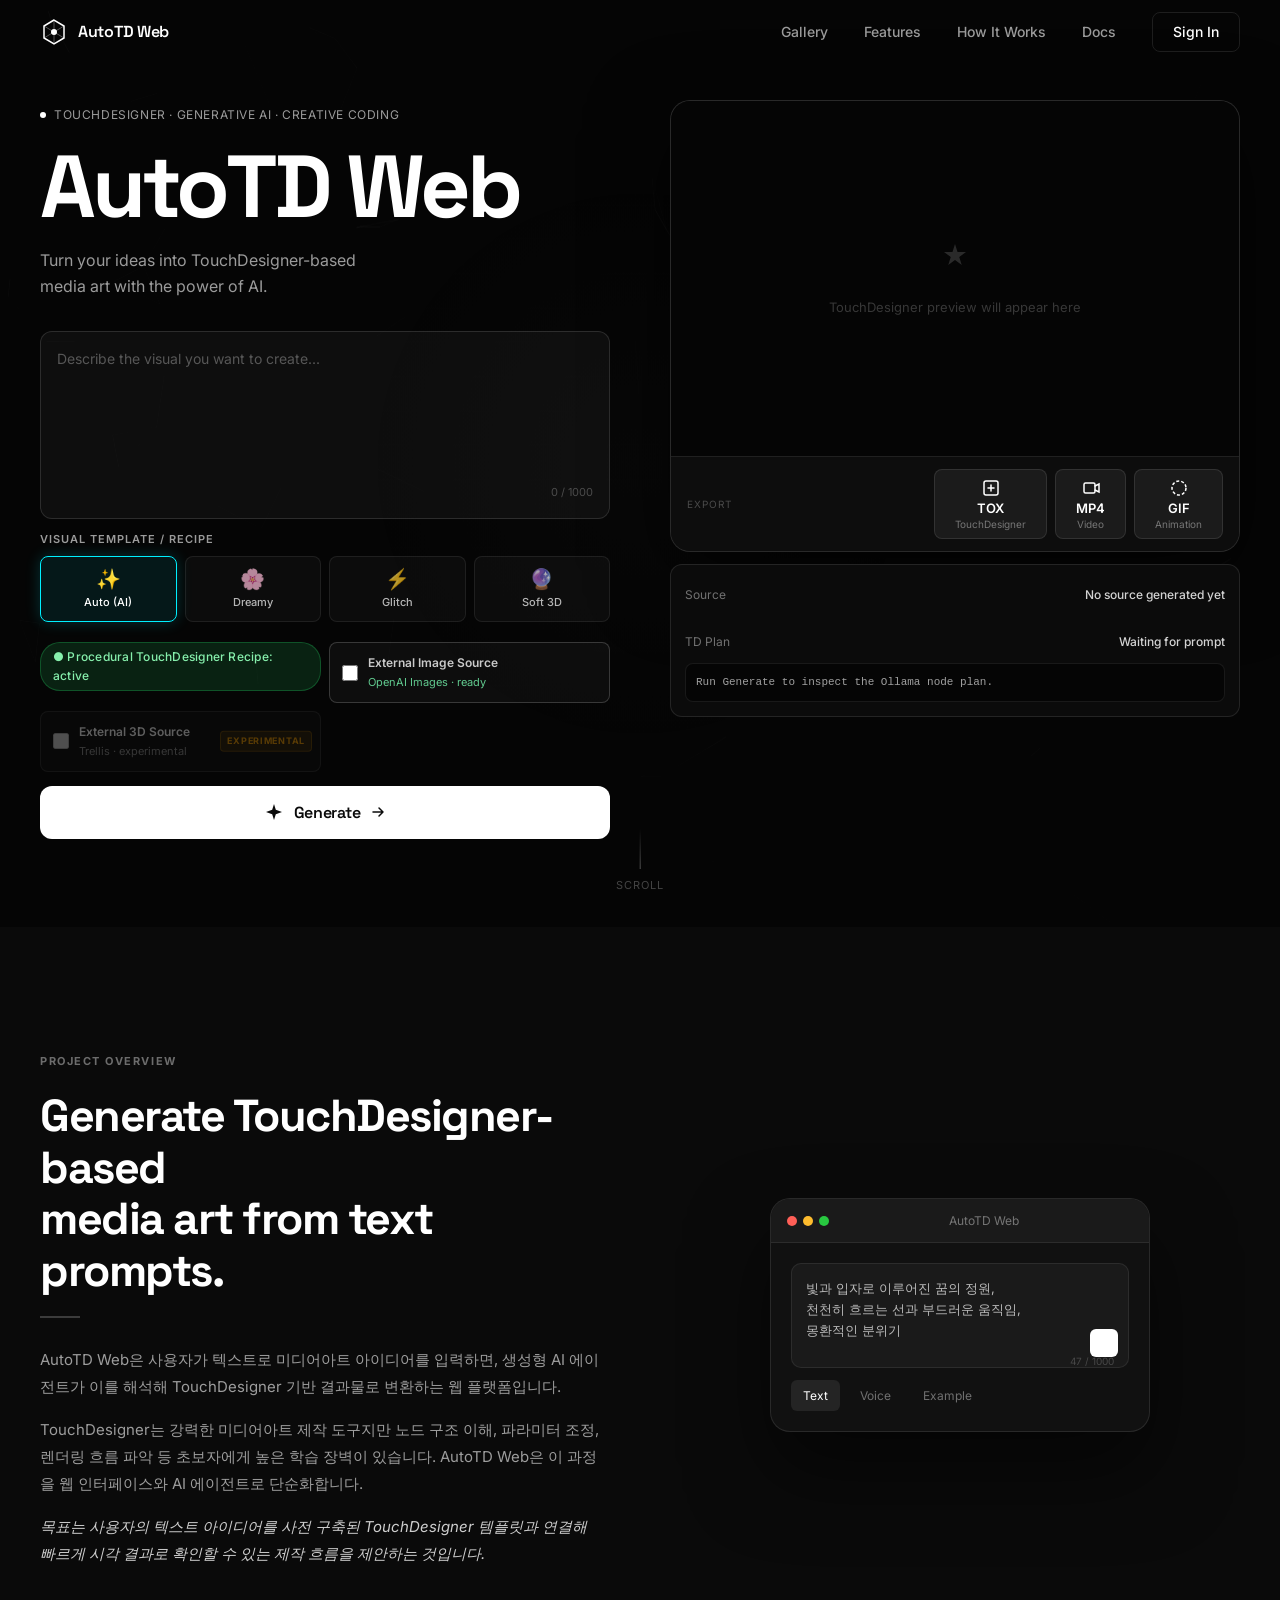
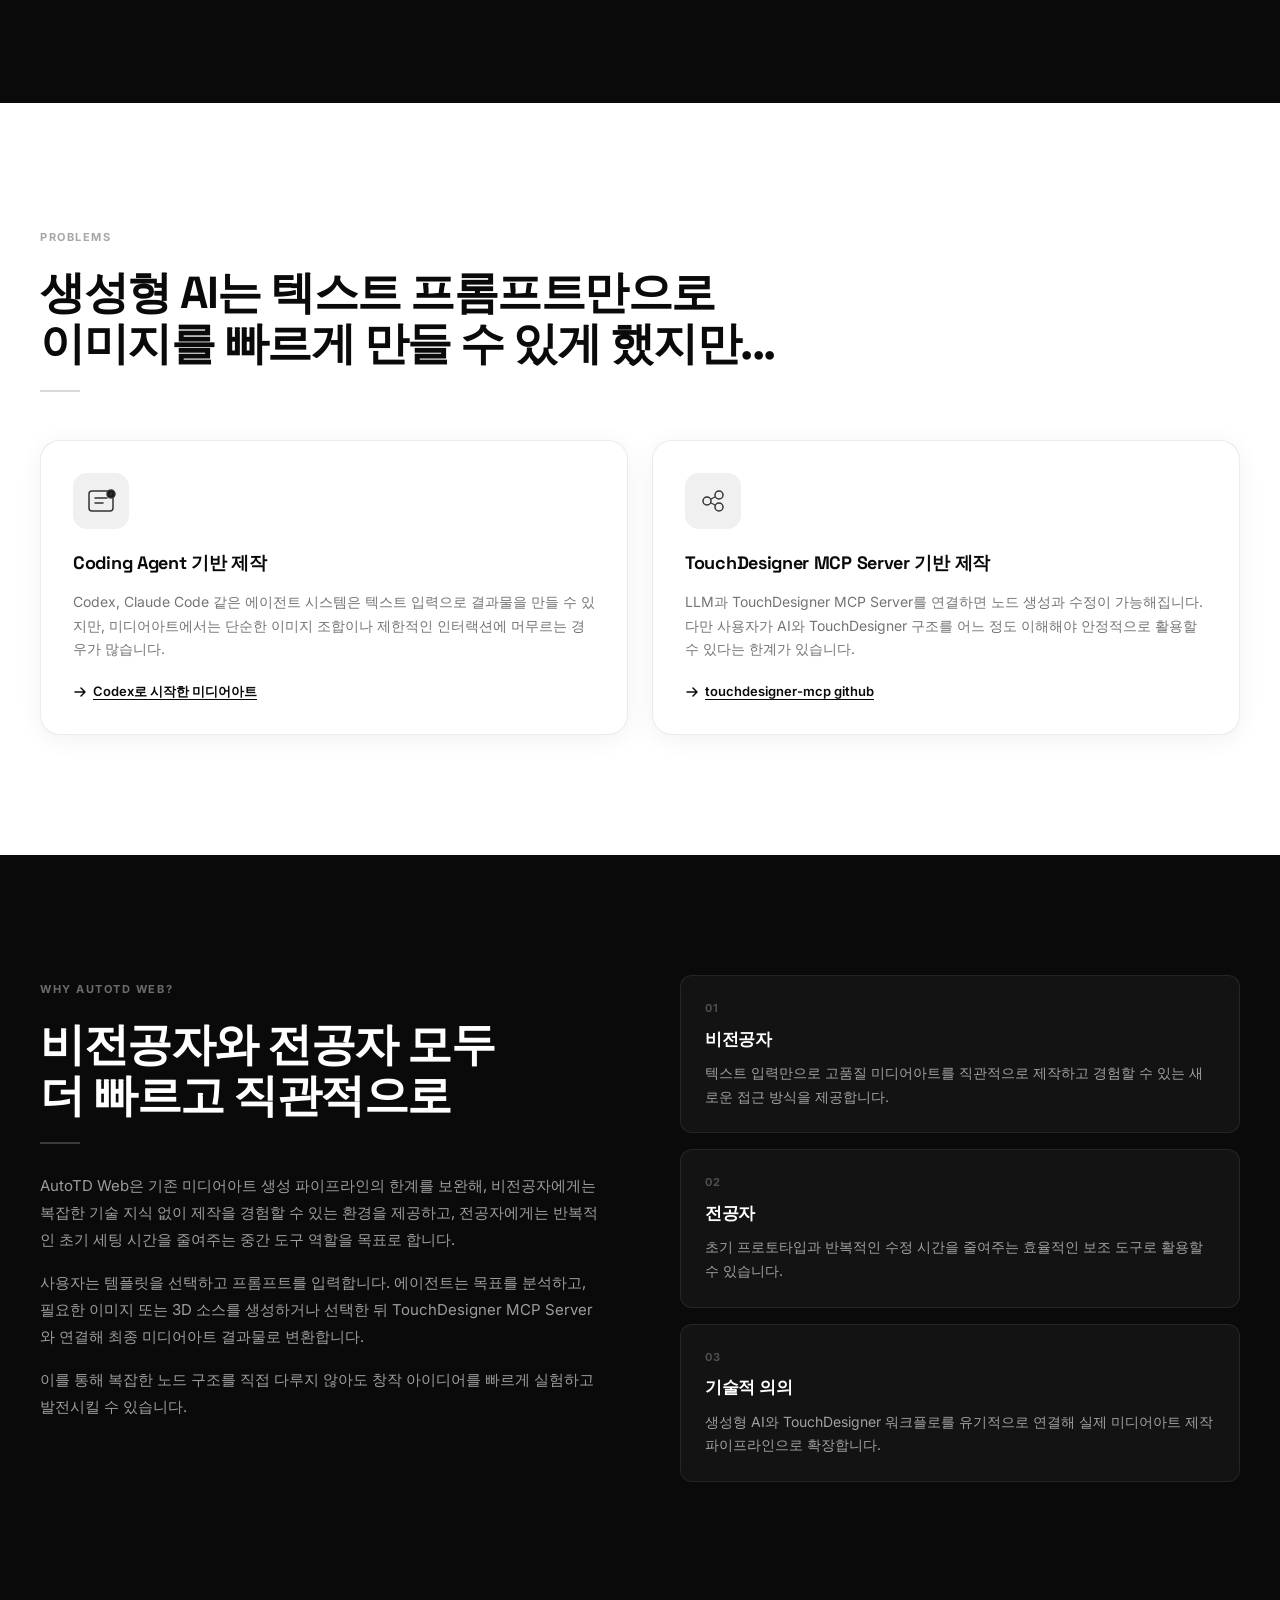
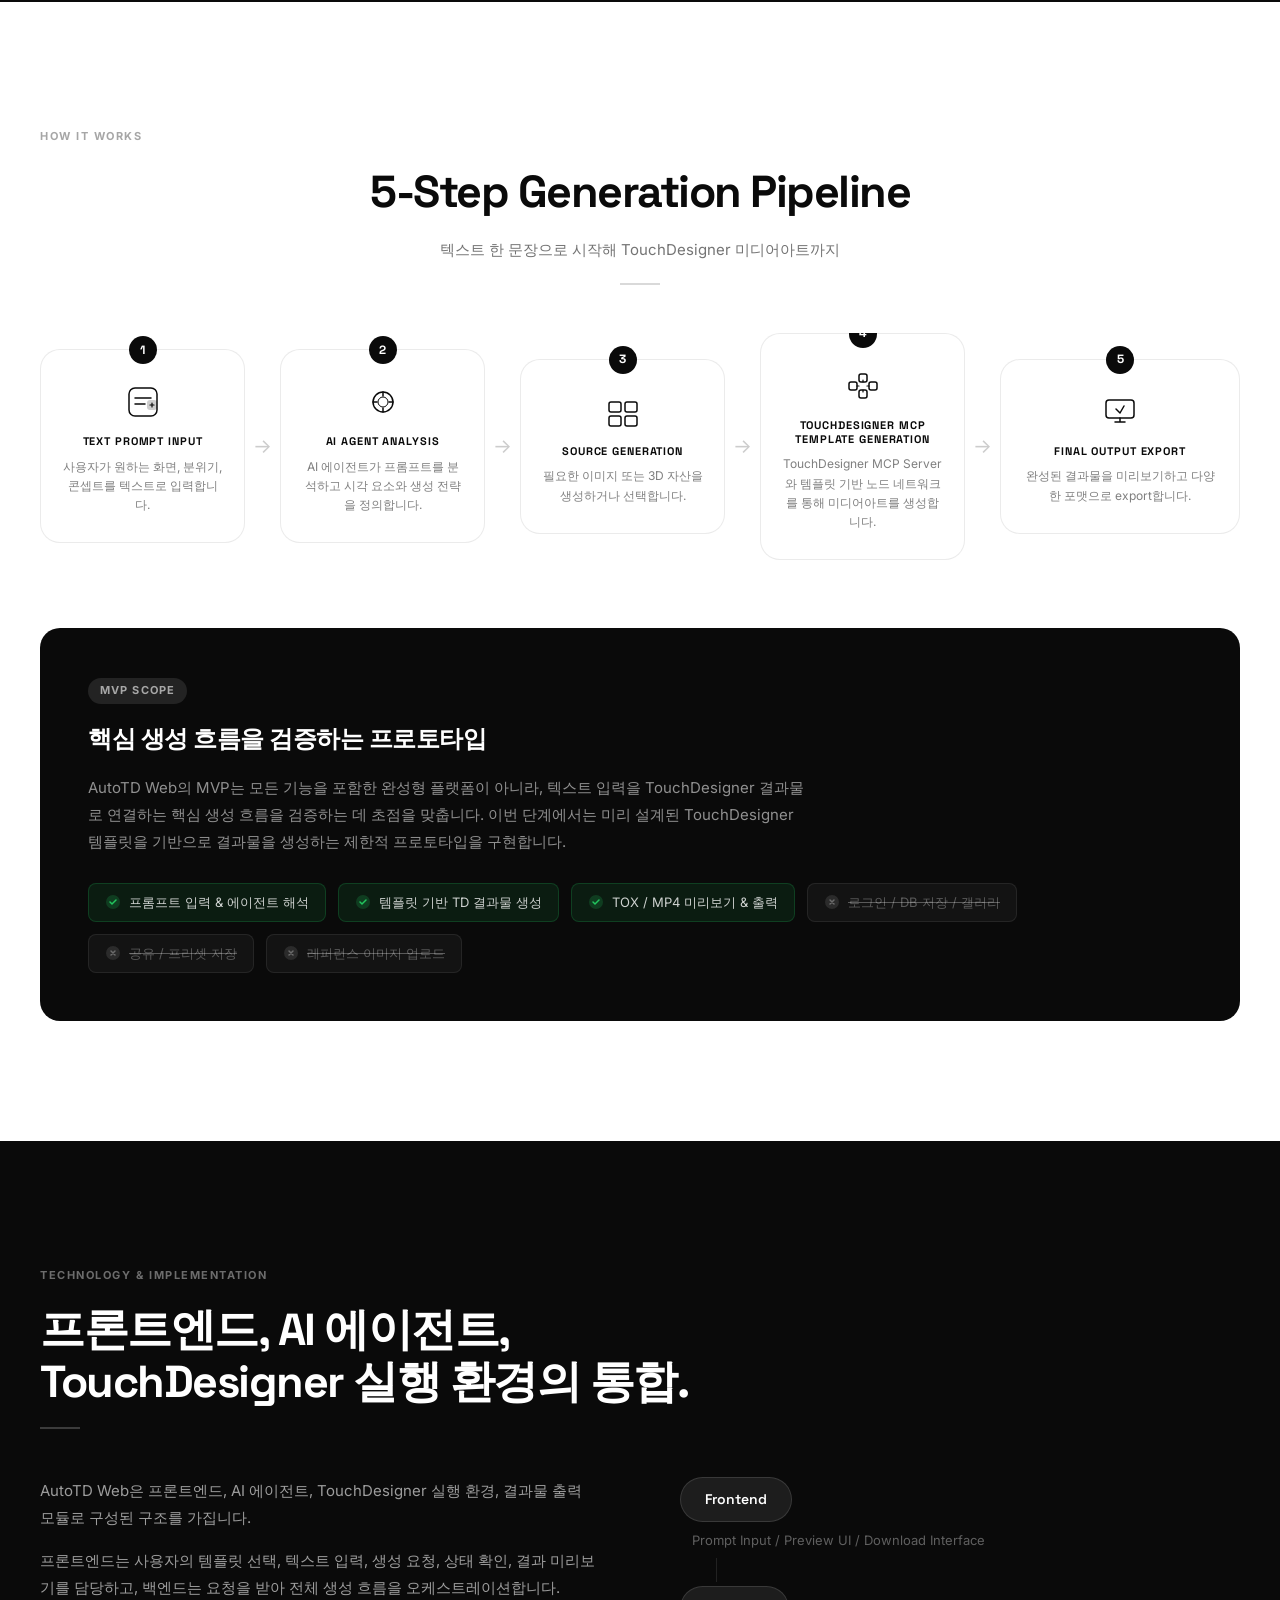
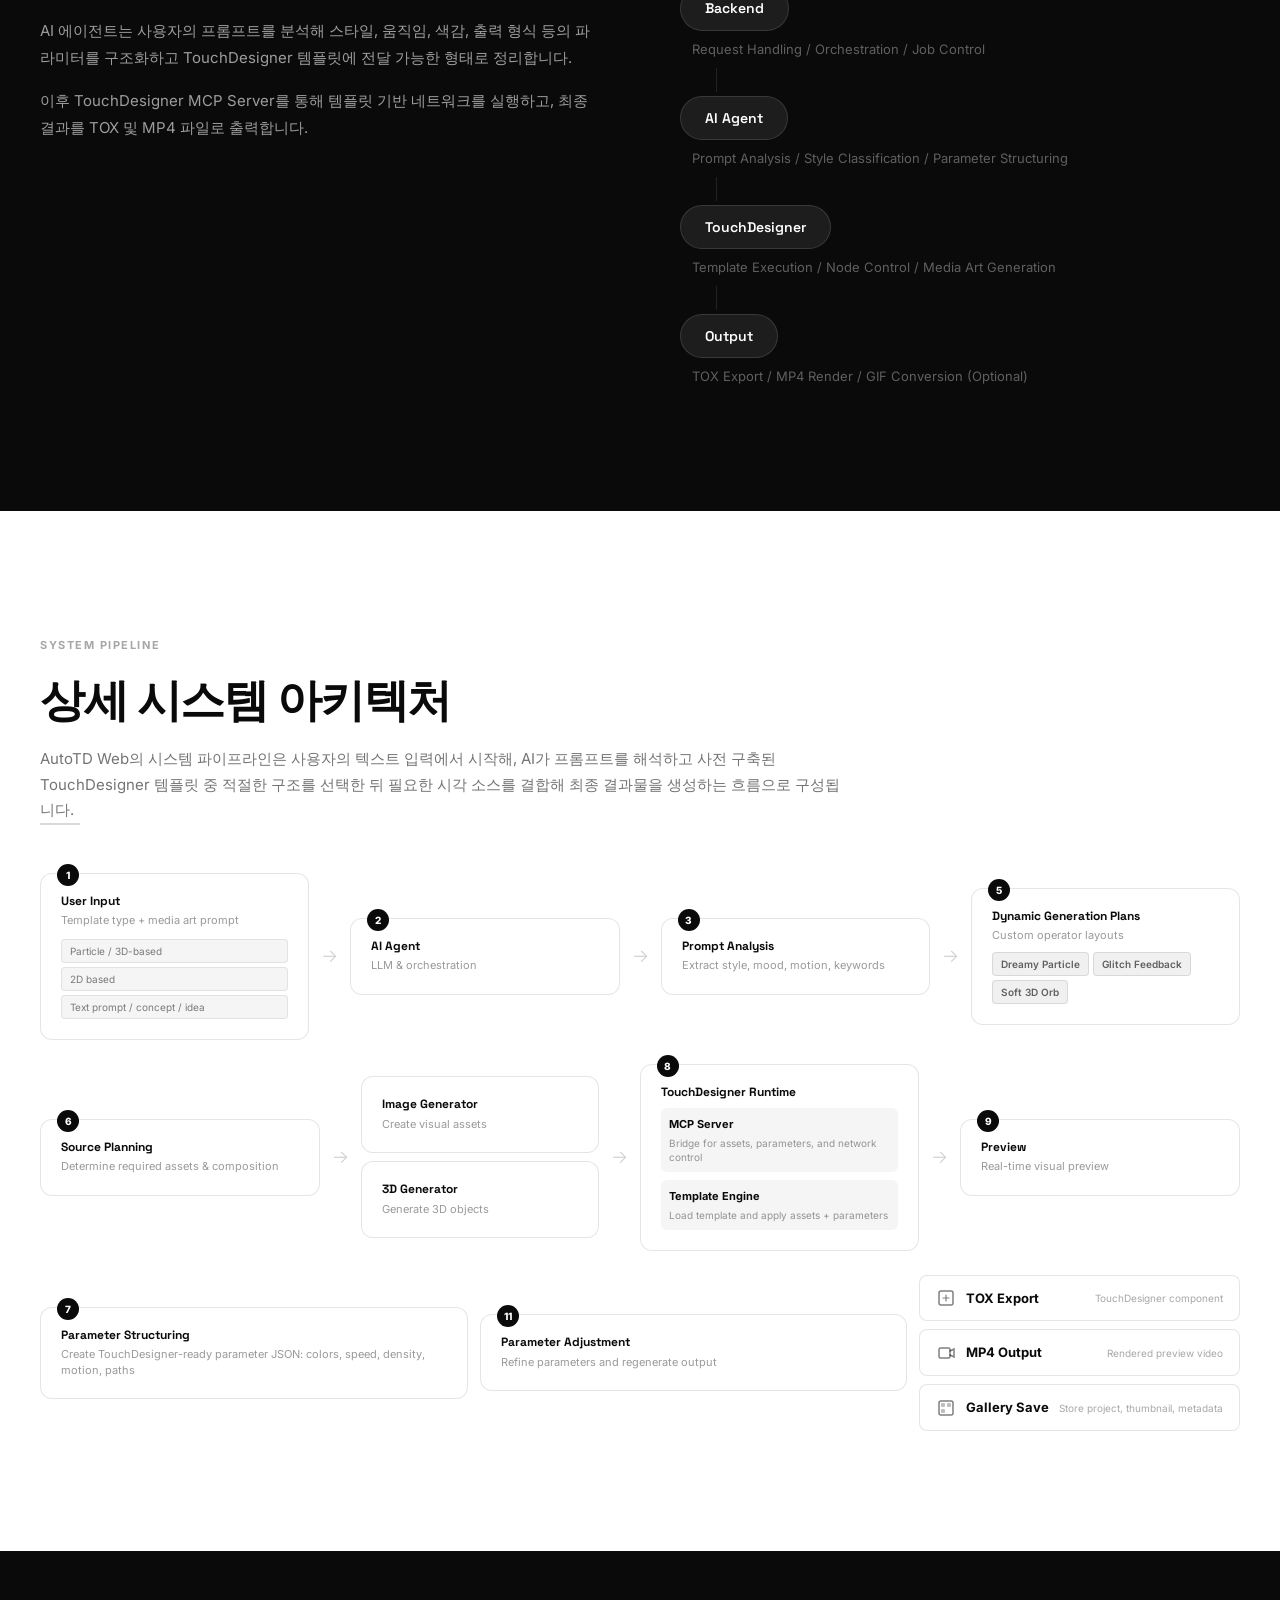
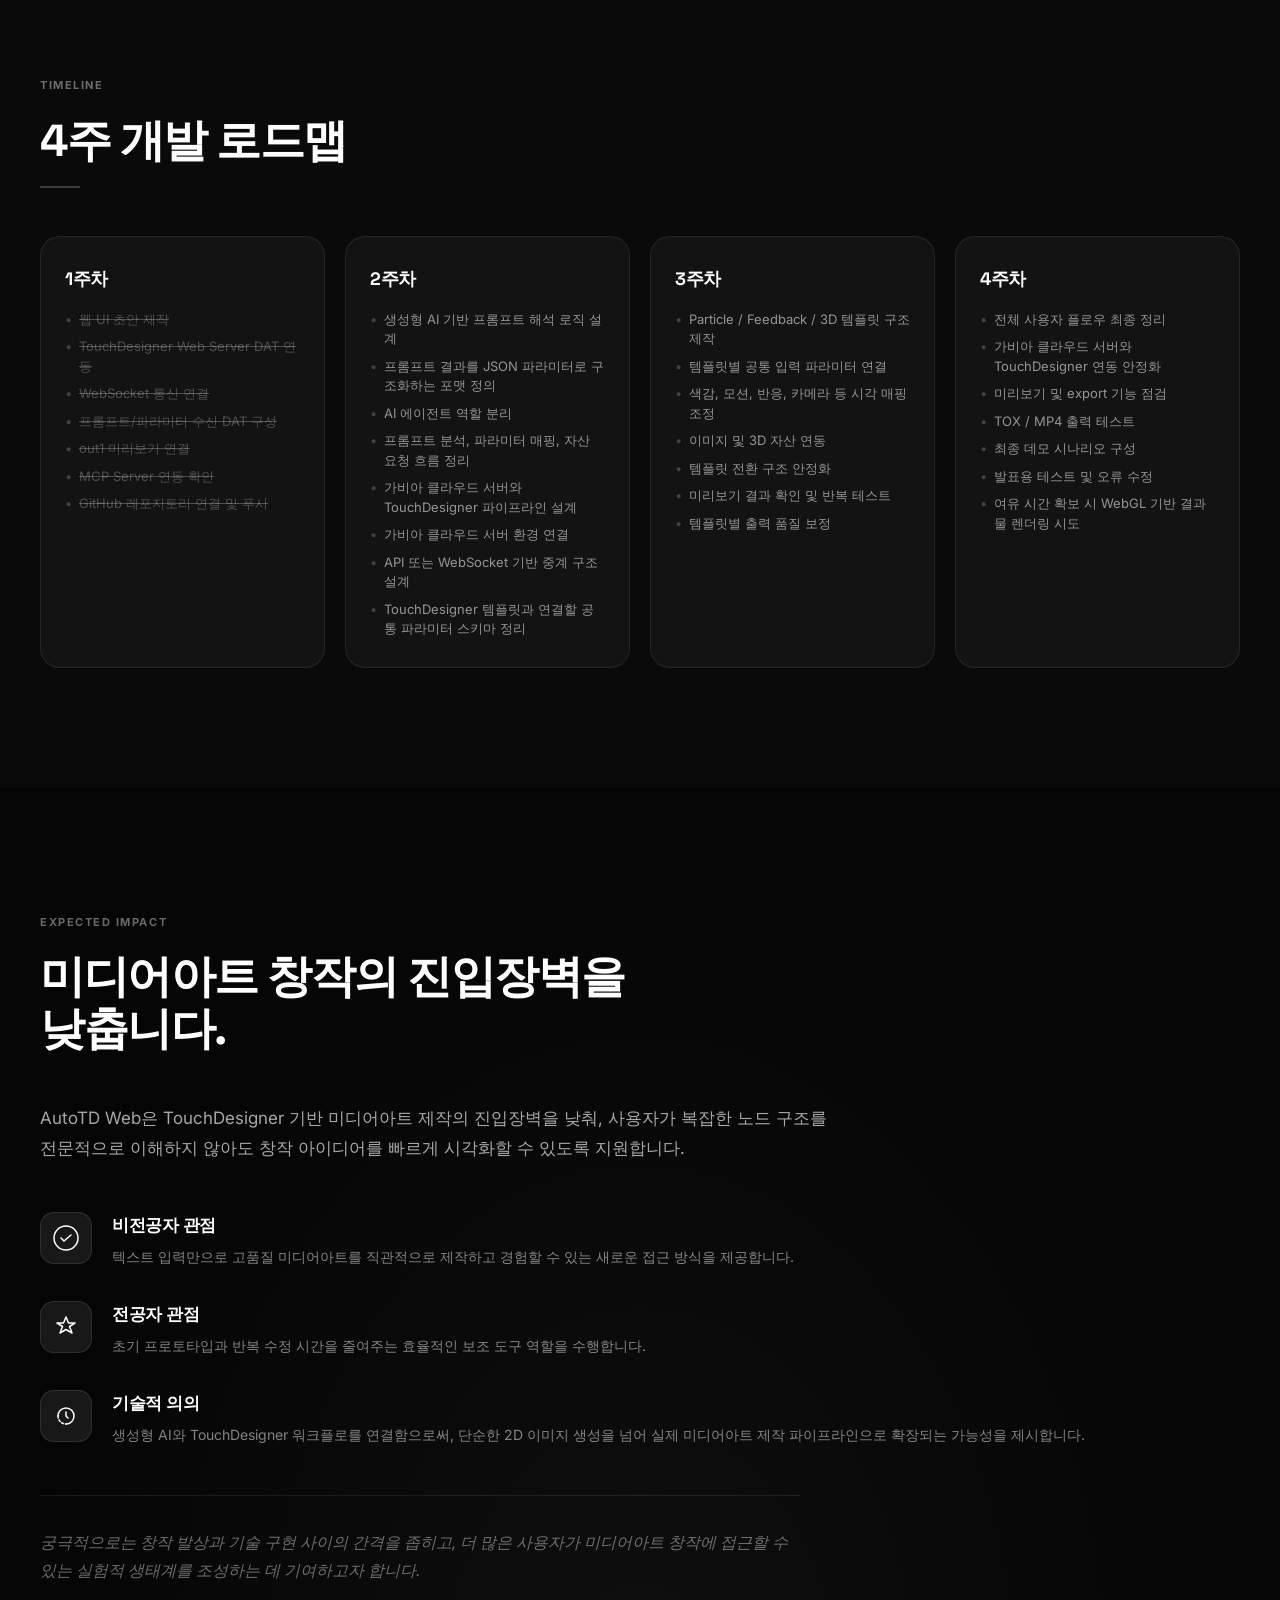
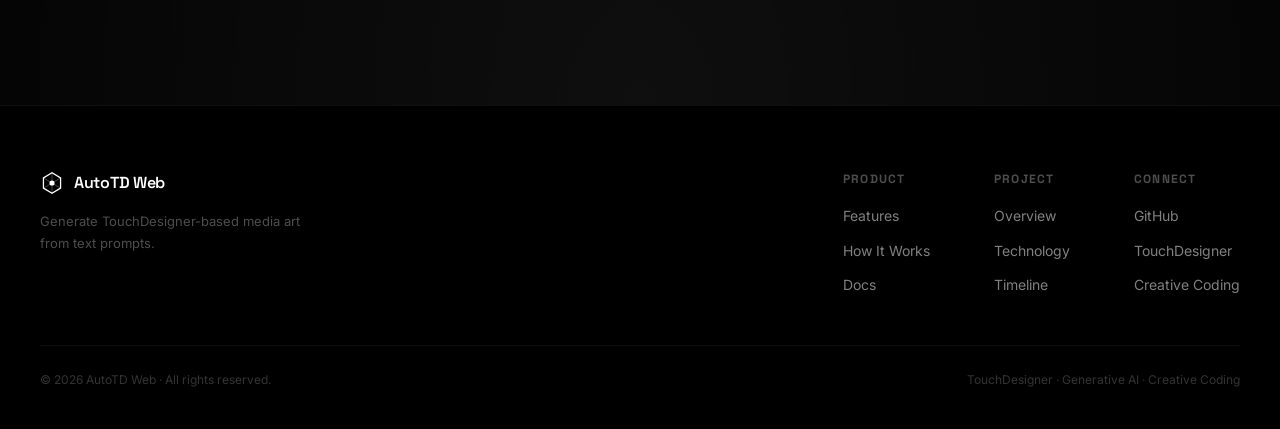
==== commit 7c200c2a: "feat: implement visual template selector grid UI on generator page and sync recipe payload" ====
--- a/index.html
+++ b/index.html
@@ -67,6 +67,30 @@
           <div class="prompt-count"><span id="char-count">0</span> / 1000</div>
         </div>
 
+        <!-- Visual Template Selector -->
+        <div class="recipe-selector-container">
+          <label class="recipe-selector-label">Visual Template / Recipe</label>
+          <div class="recipe-grid">
+            <button type="button" class="recipe-card active" data-value="auto" title="Auto (AI classification based on prompt)">
+              <span class="recipe-icon">✨</span>
+              <span class="recipe-name">Auto (AI)</span>
+            </button>
+            <button type="button" class="recipe-card" data-value="dreamy_particle_field" title="Dreamy Particle Field">
+              <span class="recipe-icon">🌸</span>
+              <span class="recipe-name">Dreamy</span>
+            </button>
+            <button type="button" class="recipe-card" data-value="glitch_feedback_field" title="Glitch Feedback Field">
+              <span class="recipe-icon">⚡</span>
+              <span class="recipe-name">Glitch</span>
+            </button>
+            <button type="button" class="recipe-card" data-value="soft_3d_orb" title="Soft 3D Orb">
+              <span class="recipe-icon">🔮</span>
+              <span class="recipe-name">Soft 3D</span>
+            </button>
+          </div>
+          <input type="hidden" id="recipe-select" value="auto" />
+        </div>
+
         <div class="source-options" aria-label="Source generation options">
           <div class="source-status-row">
             <span class="source-badge active">● Procedural TouchDesigner Recipe: active</span>
@@ -451,9 +475,9 @@
             <p class="sys-node-title">Dynamic Generation Plans</p>
             <p class="sys-node-sub">Custom operator layouts</p>
             <div class="template-chips">
-              <span class="tmpl-chip">Particle Plan</span>
-              <span class="tmpl-chip">3D or hybrid generation plans</span>
-              <span class="tmpl-chip">2D Plan</span>
+              <span class="tmpl-chip">Dreamy Particle</span>
+              <span class="tmpl-chip">Glitch Feedback</span>
+              <span class="tmpl-chip">Soft 3D Orb</span>
             </div>
           </div>
         </div>
--- a/style.css
+++ b/style.css
@@ -1846,3 +1846,66 @@
   color: #a5b4fc;
   font-weight: 600;
 }
+
+/* Custom Visual Recipe Card Selector */
+.recipe-selector-container {
+  margin-bottom: 20px;
+}
+.recipe-selector-label {
+  display: block;
+  font-size: 11px;
+  text-transform: uppercase;
+  letter-spacing: 1px;
+  color: var(--text-secondary);
+  margin-bottom: 8px;
+  font-weight: 600;
+}
+.recipe-grid {
+  display: grid;
+  grid-template-columns: repeat(4, 1fr);
+  gap: 8px;
+}
+.recipe-card {
+  background: rgba(255, 255, 255, 0.03);
+  border: 1px solid rgba(255, 255, 255, 0.08);
+  border-radius: 8px;
+  padding: 12px 6px;
+  color: rgba(255, 255, 255, 0.7);
+  cursor: pointer;
+  display: flex;
+  flex-direction: column;
+  align-items: center;
+  gap: 6px;
+  font-family: var(--font-body);
+  transition: all 0.25s ease;
+  outline: none;
+}
+.recipe-card:hover {
+  background: rgba(255, 255, 255, 0.06);
+  border-color: rgba(255, 255, 255, 0.2);
+  color: #fff;
+  transform: translateY(-1px);
+}
+.recipe-card.active {
+  background: rgba(0, 240, 255, 0.08);
+  border-color: #00f0ff;
+  color: #fff;
+  box-shadow: 0 0 15px rgba(0, 240, 255, 0.2);
+}
+.recipe-card .recipe-icon {
+  font-size: 20px;
+  line-height: 1;
+}
+.recipe-card .recipe-name {
+  font-size: 11px;
+  font-weight: 500;
+  text-align: center;
+  white-space: nowrap;
+}
+
+@media (max-width: 600px) {
+  .recipe-grid {
+    grid-template-columns: repeat(2, 1fr);
+  }
+}
+
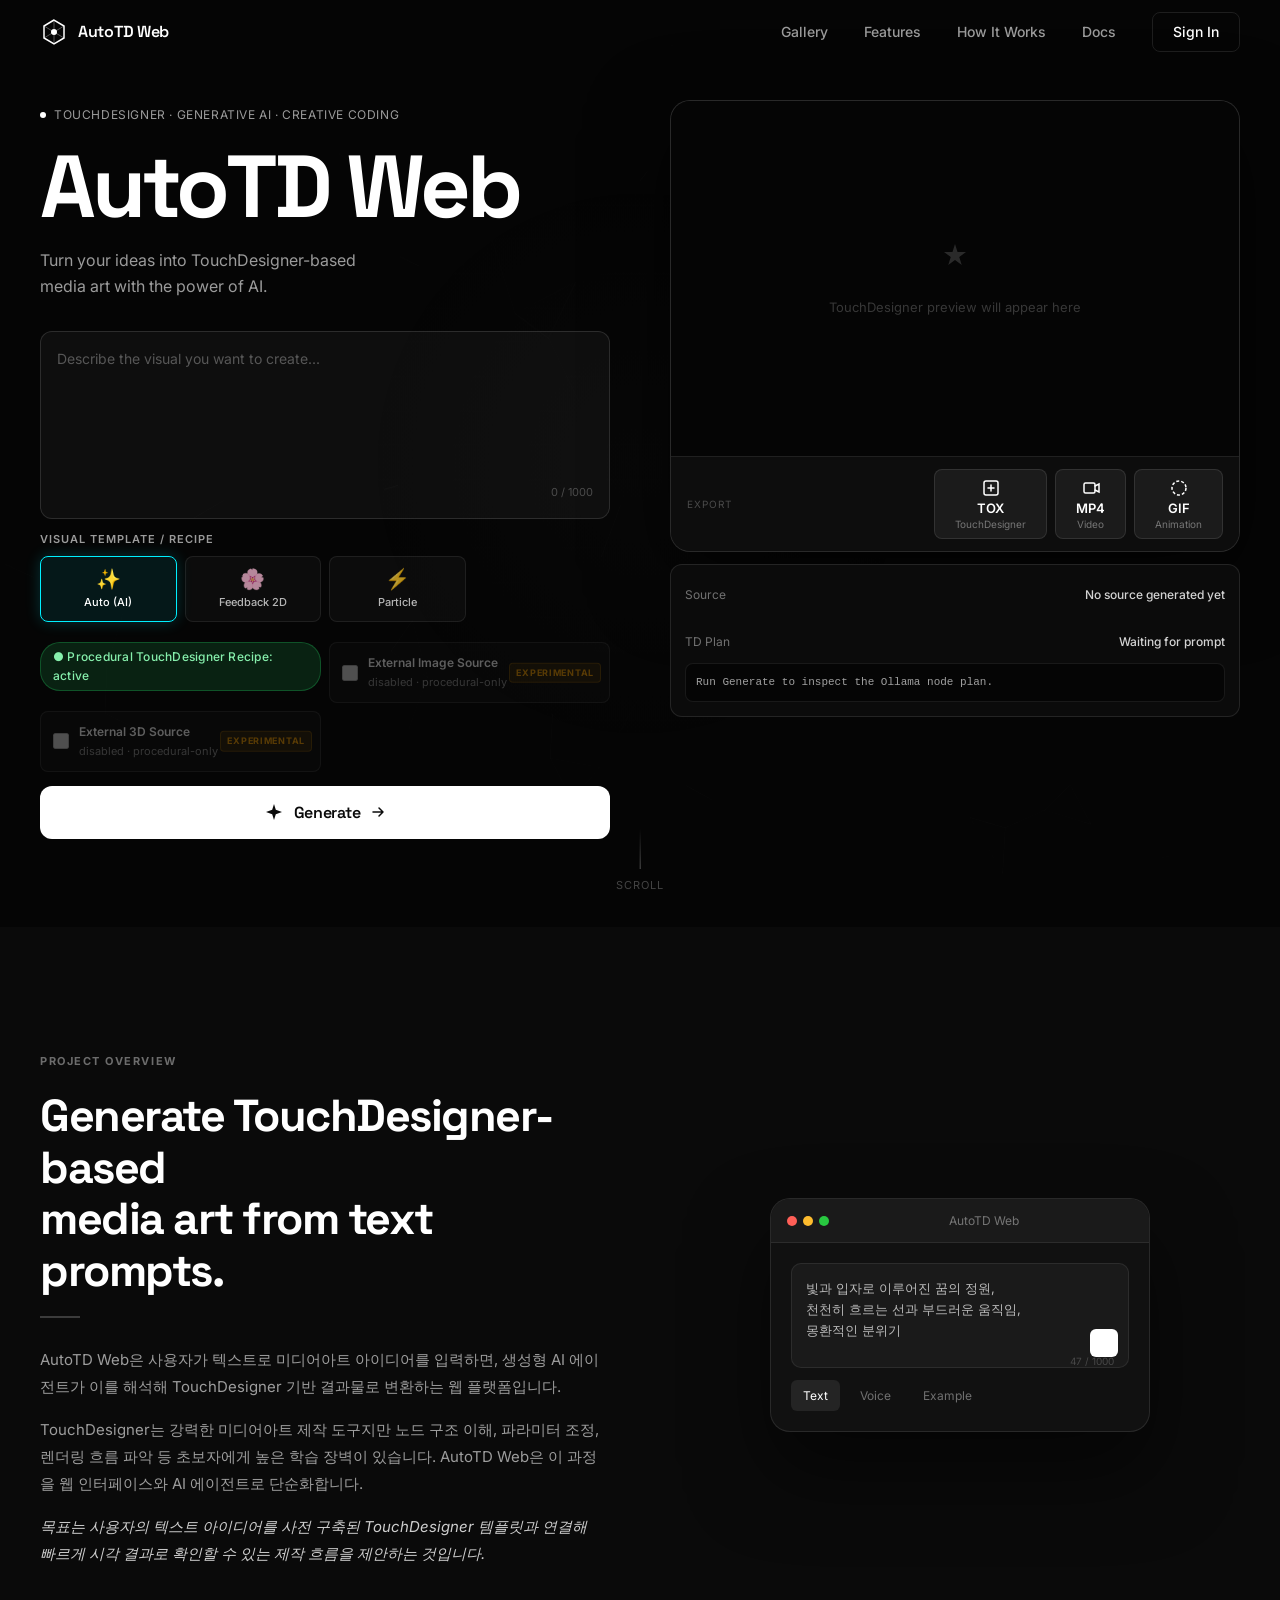
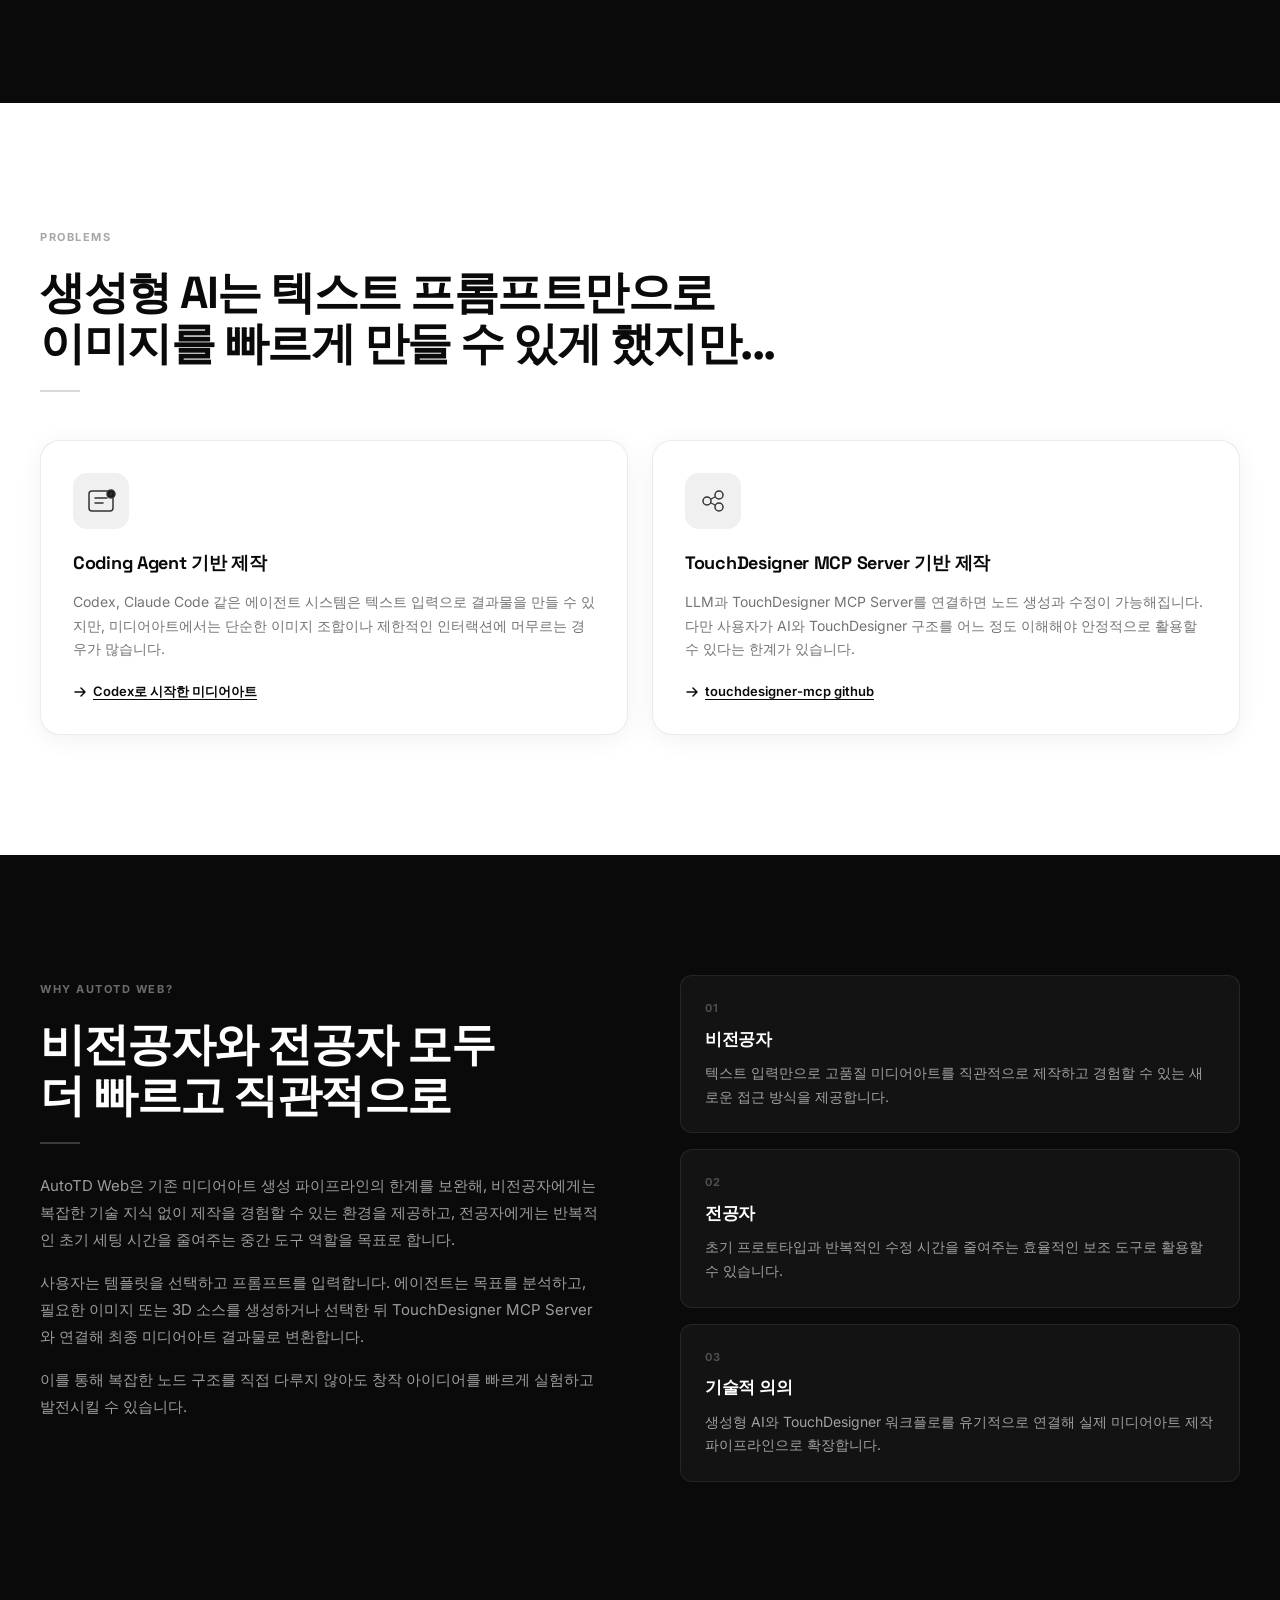
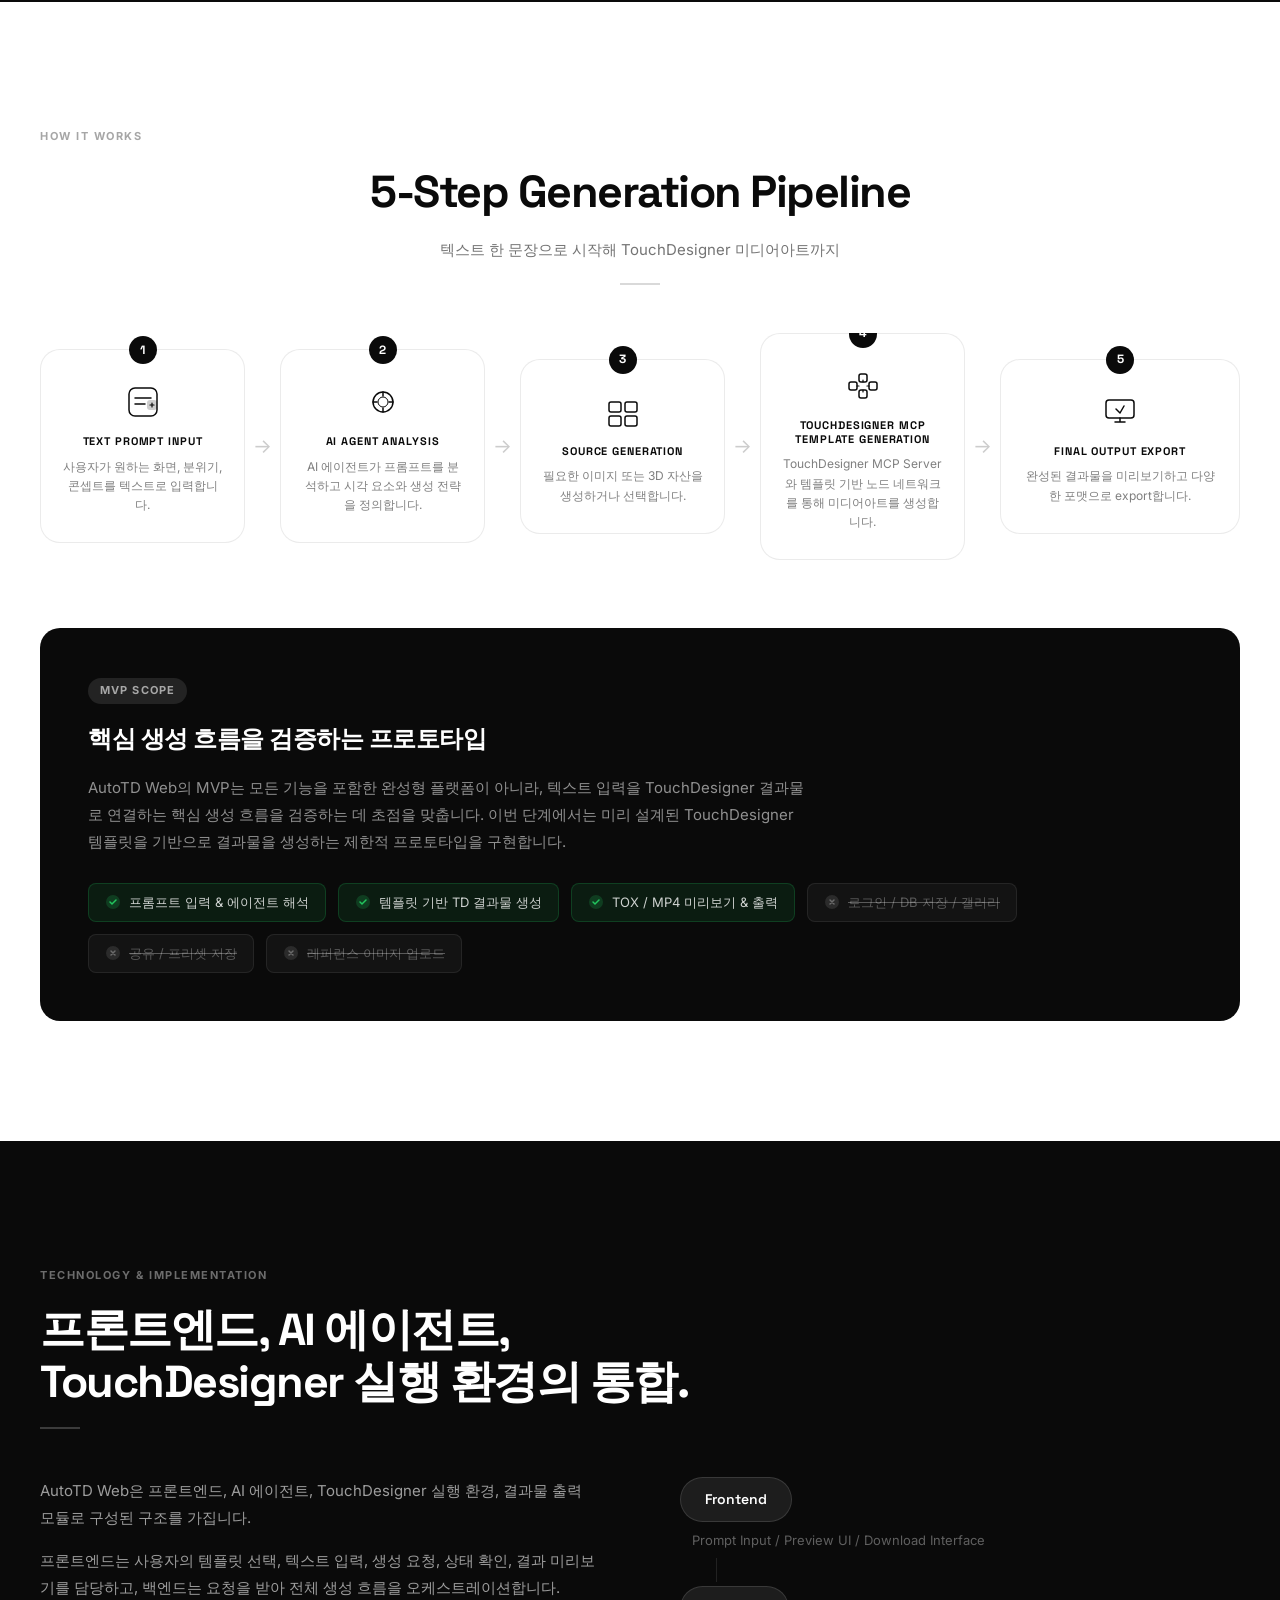
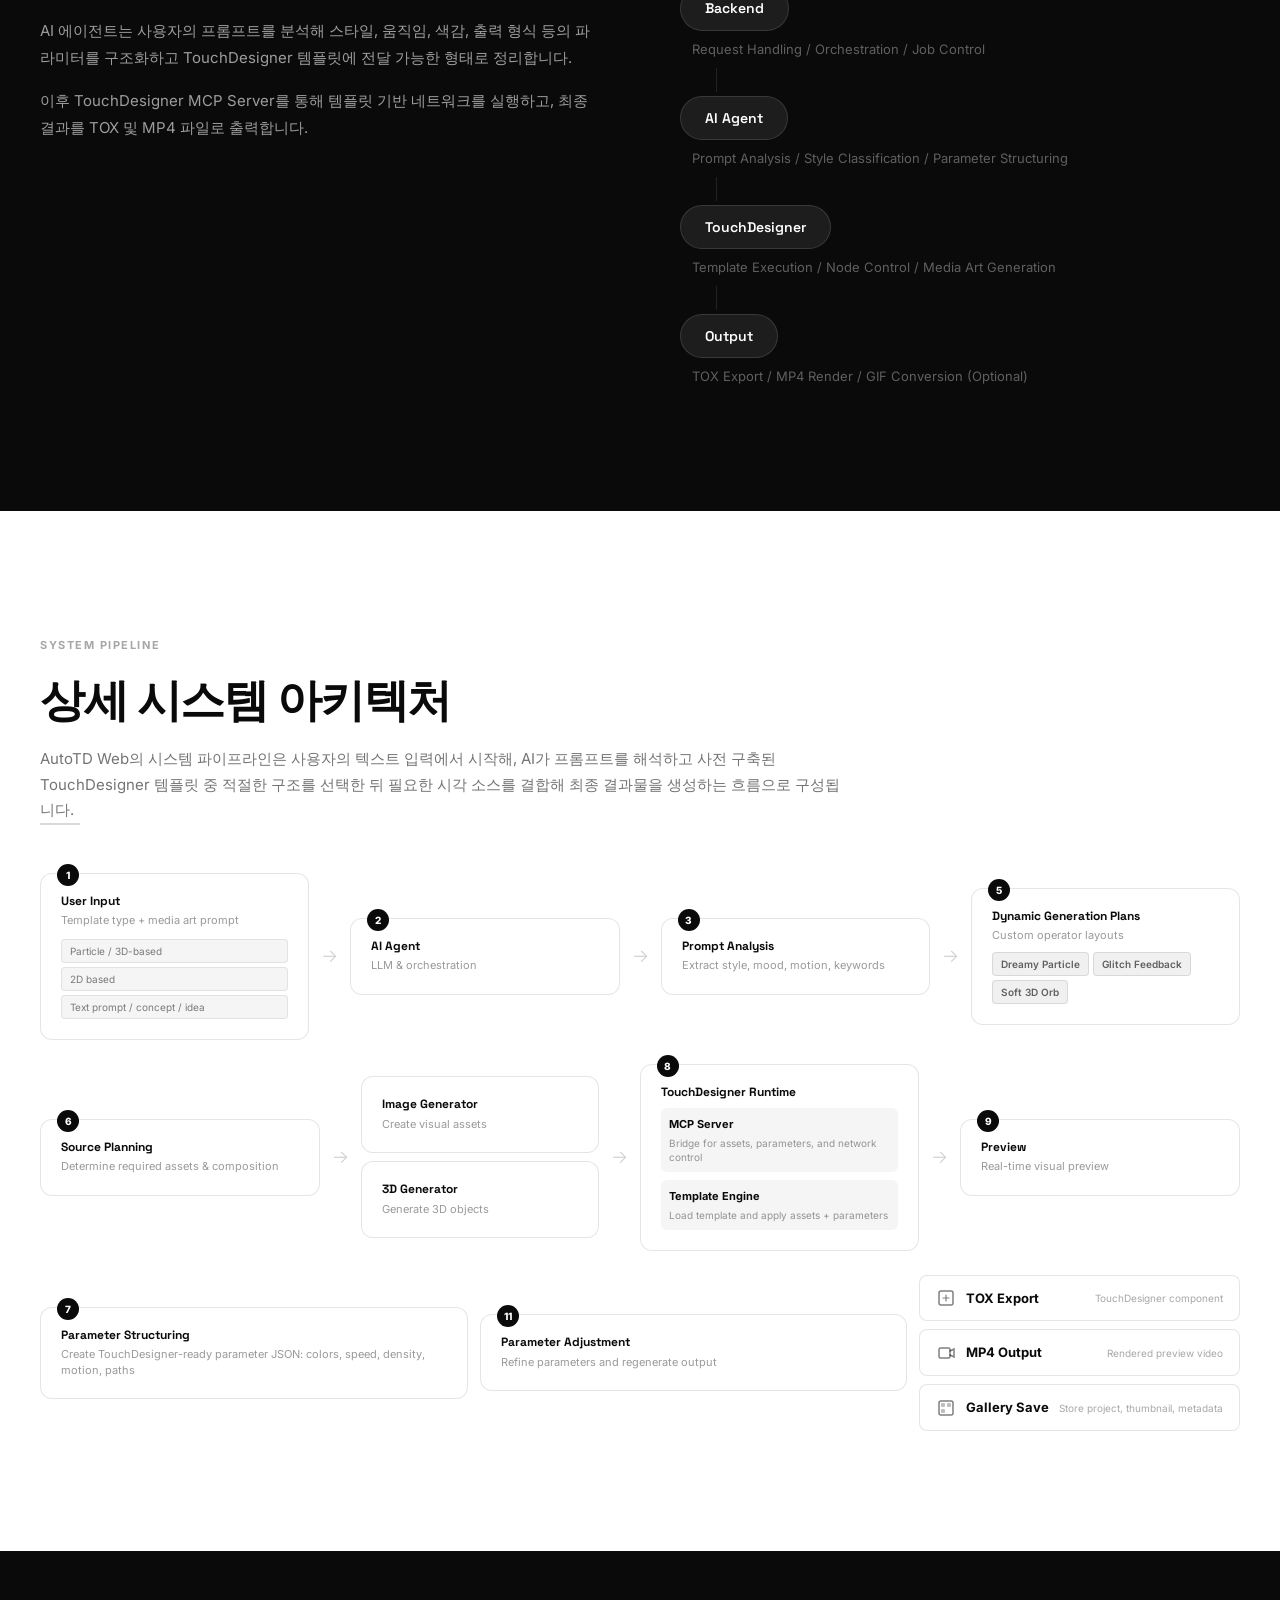
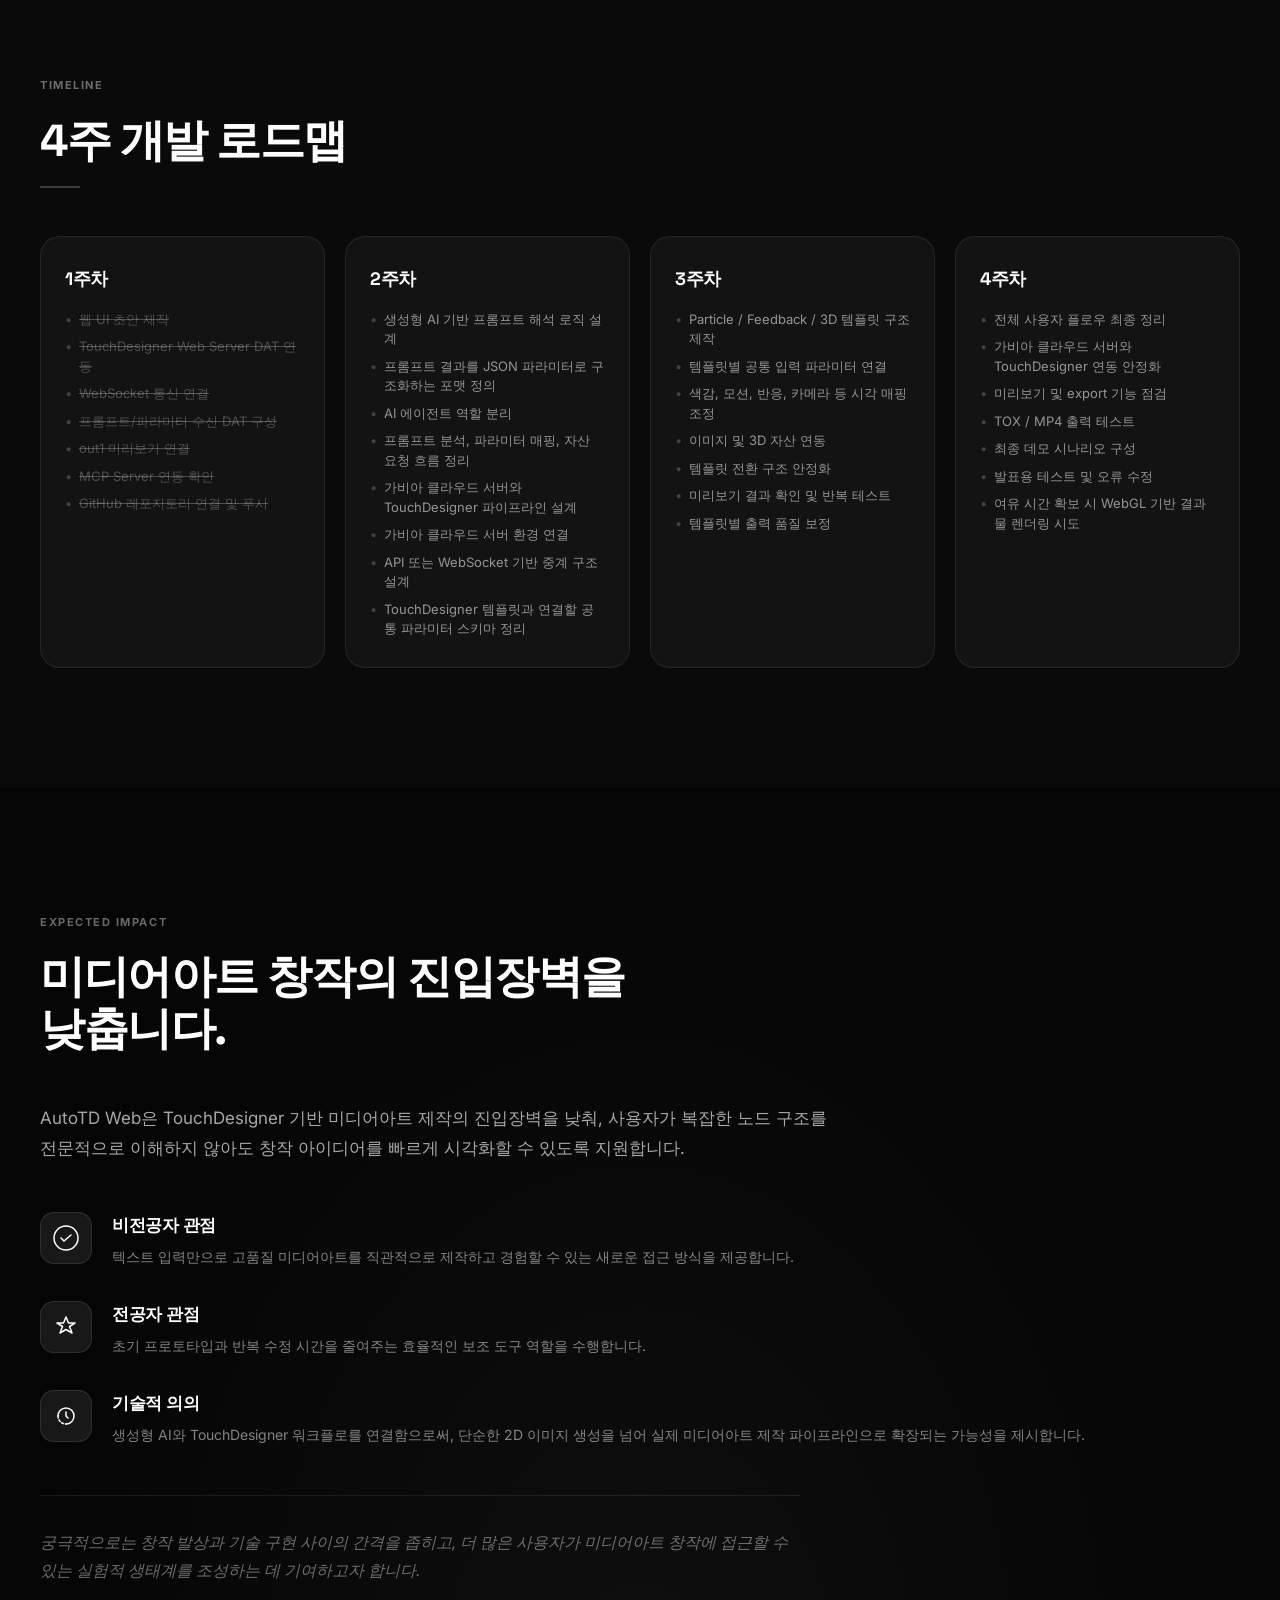
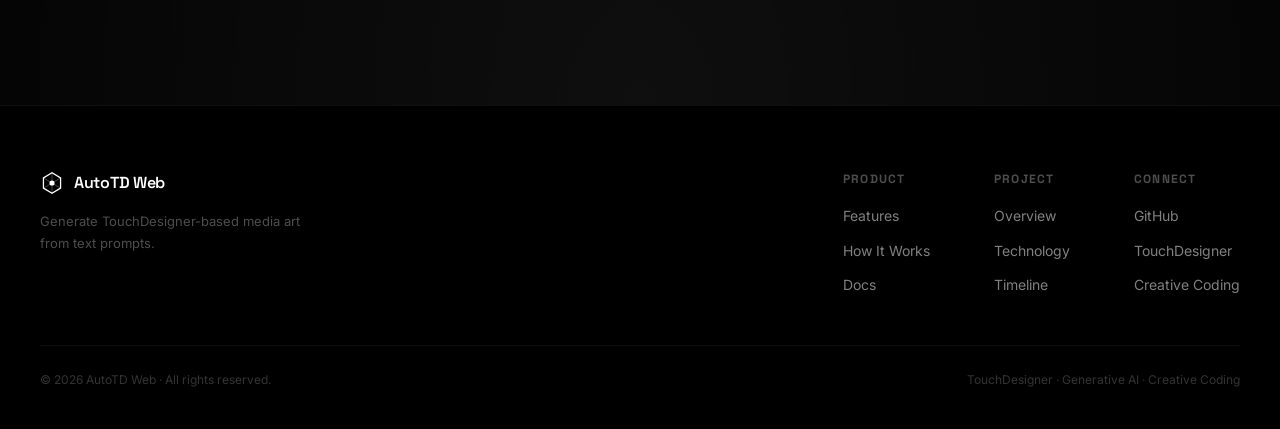
==== commit 4ab2aef8: "refactor procedural TouchDesigner generation" ====
--- a/index.html
+++ b/index.html
@@ -75,17 +75,13 @@
               <span class="recipe-icon">✨</span>
               <span class="recipe-name">Auto (AI)</span>
             </button>
-            <button type="button" class="recipe-card" data-value="dreamy_particle_field" title="Dreamy Particle Field">
+            <button type="button" class="recipe-card" data-value="feedback_2d" title="Feedback 2D">
               <span class="recipe-icon">🌸</span>
-              <span class="recipe-name">Dreamy</span>
+              <span class="recipe-name">Feedback 2D</span>
             </button>
-            <button type="button" class="recipe-card" data-value="glitch_feedback_field" title="Glitch Feedback Field">
+            <button type="button" class="recipe-card" data-value="particle_field" title="Particle Field">
               <span class="recipe-icon">⚡</span>
-              <span class="recipe-name">Glitch</span>
-            </button>
-            <button type="button" class="recipe-card" data-value="soft_3d_orb" title="Soft 3D Orb">
-              <span class="recipe-icon">🔮</span>
-              <span class="recipe-name">Soft 3D</span>
+              <span class="recipe-name">Particle</span>
             </button>
           </div>
           <input type="hidden" id="recipe-select" value="auto" />
@@ -95,18 +91,18 @@
           <div class="source-status-row">
             <span class="source-badge active">● Procedural TouchDesigner Recipe: active</span>
           </div>
-          <label class="source-check source-ready" title="Optional OpenAI image source generation">
-            <input type="checkbox" id="source-generate-image" />
+          <label class="source-check experimental" title="Disabled while AutoTD is running procedural-only TouchDesigner generation">
+            <input type="checkbox" id="source-generate-image" disabled />
             <span>
               <strong>External Image Source</strong>
-              <em>OpenAI Images · ready</em>
+              <em>disabled · procedural-only</em>
             </span>
           </label>
-          <label class="source-check experimental" title="Experimental – not available in this MVP demo">
+          <label class="source-check experimental" title="Disabled while AutoTD is running procedural-only TouchDesigner generation">
             <input type="checkbox" id="source-generate-3d" disabled />
             <span>
               <strong>External 3D Source</strong>
-              <em>Trellis · experimental</em>
+              <em>disabled · procedural-only</em>
             </span>
           </label>
         </div>
